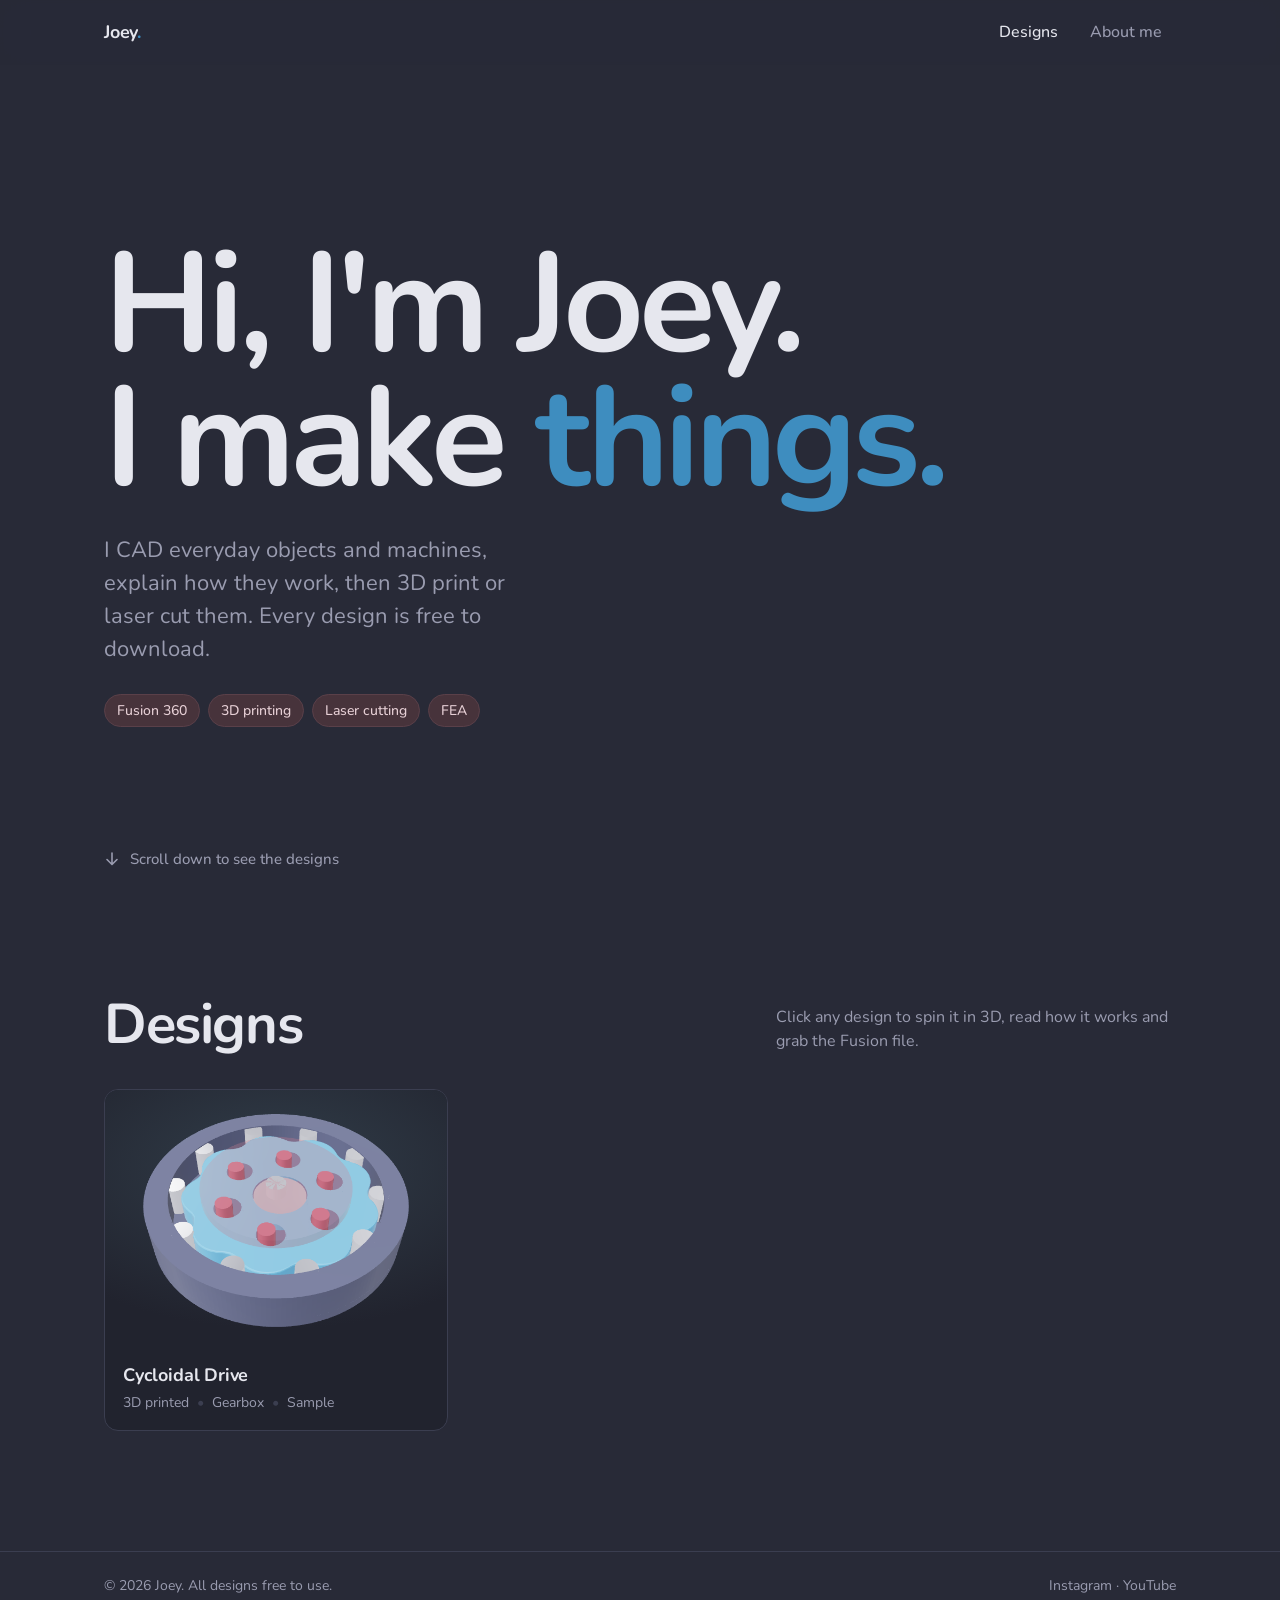
==== index.html @ 091687ba "Maker portfolio site: home, design viewer, about page Static site with a three.js viewer using Fusio" ====
<!doctype html>
<html lang="en">
<head>
  <meta charset="utf-8" />
  <meta name="viewport" content="width=device-width, initial-scale=1" />
  <link rel="preconnect" href="https://fonts.googleapis.com" />
  <link rel="preconnect" href="https://fonts.gstatic.com" crossorigin />
  <link href="https://fonts.googleapis.com/css2?family=Nunito:wght@400;500;600;700&display=swap" rel="stylesheet" />
  <link rel="stylesheet" href="css/style.css" />
  <script type="importmap">
    { "imports": {
      "three": "./vendor/three/three.module.js",
      "three/addons/": "./vendor/three/addons/"
    } }
  </script>
  <title>Joey | I make things</title>
  <meta name="description" content="CAD designs explained and fabricated with 3D printing and laser cutting. Every Fusion file is free to download." />
</head>
<body>
  <header class="nav">
    <div class="wrap">
      <a class="logo" href="index.html">Joey<span>.</span></a>
      <nav class="nav-links" aria-label="Main">
        <a href="index.html#designs" aria-current="page">Designs</a>
        <a href="about.html">About me</a>
      </nav>
    </div>
  </header>
  <main>
    <section class="hero wrap">
      <h1><span data-enter style="--i:0;display:block">Hi, I'm Joey.</span><span data-enter style="--i:1;display:block">I make <span class="accent">things.</span></span></h1>
      <p data-enter style="--i:2">I CAD everyday objects and machines, explain how they work, then 3D print or laser cut them. Every design is free to download.</p>
      <div class="tags" data-enter style="--i:3"><span class="tag">Fusion 360</span><span class="tag">3D printing</span><span class="tag">Laser cutting</span><span class="tag">FEA</span></div>
      <a class="scroll-cue" href="#designs" data-enter style="--i:4">
        <svg width="16" height="16" viewBox="0 0 16 16" fill="none" aria-hidden="true"><path d="M8 2v11M3 8.5 8 13.5l5-5" stroke="currentColor" stroke-width="1.6" stroke-linecap="round" stroke-linejoin="round"/></svg>
        Scroll down to see the designs
      </a>
    </section>

    <section class="section wrap" id="designs">
      <div class="section-head">
        <h2>Designs</h2>
        <p>Click any design to spin it in 3D, read how it works and grab the Fusion file.</p>
      </div>
      <div class="grid" id="grid"></div>
    </section>
  </main>
  <footer>
    <div class="wrap">
      <span>© 2026 Joey. All designs free to use.</span>
      <span><a href="#" data-social="instagram">Instagram</a> · <a href="#" data-social="youtube">YouTube</a></span>
    </div>
  </footer>
  <script type="module" src="js/site.js"></script>
  <script type="module">
    import { DESIGNS } from "./js/designs.js";
    import { renderThumb } from "./js/viewer.js";
    const grid = document.getElementById("grid");
    if (!DESIGNS.length) grid.outerHTML = '<div class="empty">Designs are on the way.</div>';
    for (const d of DESIGNS) {
      const a = document.createElement("a");
      a.className = "card"; a.href = "design.html?id=" + encodeURIComponent(d.id);
      a.innerHTML = '<div class="thumb"></div><div class="body"><h3></h3><div class="meta"></div></div>';
      a.querySelector("h3").textContent = d.title;
      a.querySelector(".meta").innerHTML = (d.tags || []).map((t) => "<span>" + t + "</span>").join('<span class="dot">•</span>');
      grid.append(a);
      const img = new Image(); img.alt = ""; img.loading = "lazy";
      img.src = d.thumb || await renderThumb(d).catch(() => "");
      a.querySelector(".thumb").append(img);
    }
  </script>
</body>
</html>
---- css/style.css ----
/* ---- Colors: taken from Joey's "gym" site ---- */
:root {
  --bg: #282a37;
  --surface: #21232e;
  --surface-raised: #313d49;
  --text: #e6e7ee;
  --muted: #9a9cb0;
  --border: #3b3e50;
  --accent: #3e8dbf;
  --sky: #90d5ff;
  --rose: #8f4656;
  --wine: #47333b;
  --radius: 14px;
  --ease-out: cubic-bezier(0.23, 1, 0.32, 1);
  --gutter: clamp(16px, 5vw, 64px);
  --max: 1200px;
  color-scheme: dark;
  /* Avenir on Apple devices; Nunito (very close, free) everywhere else */
  font-family: 'Avenir Next', Avenir, 'Nunito', system-ui, sans-serif;
  color: var(--text);
  background: var(--bg);
}

* { box-sizing: border-box; }
html { scroll-behavior: smooth; }
body { margin: 0; background: var(--bg); min-height: 100vh; display: flex; flex-direction: column; -webkit-font-smoothing: antialiased; }
main { flex: 1; }
a { color: inherit; }
img { display: block; max-width: 100%; }
button { font: inherit; cursor: pointer; }
::selection { background: var(--wine); color: var(--text); }
:focus-visible { outline: 2px solid var(--sky); outline-offset: 3px; border-radius: 6px; }

.wrap { width: 100%; max-width: var(--max); margin: 0 auto; padding: 0 var(--gutter); }

/* ---- Nav ---- */
.nav {
  position: sticky; top: 0; z-index: 10;
  background: rgba(40, 42, 55, 0.78);
  backdrop-filter: saturate(160%) blur(14px);
  -webkit-backdrop-filter: saturate(160%) blur(14px);
  border-bottom: 1px solid transparent;
  transition: border-color 200ms ease;
}
.nav.scrolled { border-bottom-color: var(--border); }
.nav .wrap { display: flex; align-items: center; justify-content: space-between; height: 64px; }
.logo { font-weight: 700; font-size: 18px; text-decoration: none; letter-spacing: -0.01em; }
.logo span { color: var(--accent); }
.nav-links { display: flex; gap: 4px; }
.nav-links a {
  text-decoration: none; color: var(--muted); font-weight: 500;
  padding: 8px 14px; border-radius: 999px;
  transition: color 160ms ease, background-color 160ms ease;
}
.nav-links a:hover { color: var(--text); background: var(--surface-raised); }
.nav-links a[aria-current="page"] { color: var(--text); }

/* ---- Hero ---- */
.hero { min-height: calc(100svh - 64px); display: flex; flex-direction: column; justify-content: center; position: relative; }
.hero h1 {
  font-size: clamp(56px, 11vw, 164px);
  line-height: 0.95; letter-spacing: -0.035em; font-weight: 700;
  margin: 0;
}
.hero h1 .accent { color: var(--accent); }
.hero p { font-size: clamp(18px, 2vw, 22px); color: var(--muted); max-width: 34ch; margin: 28px 0 0; line-height: 1.5; }
.hero .tags { display: flex; flex-wrap: wrap; gap: 8px; margin-top: 28px; }
.tag { font-size: 14px; font-weight: 500; padding: 6px 12px; border-radius: 999px; border: 1px solid #5a4049; background: var(--wine); color: #e6cfd5; }
.scroll-cue {
  position: absolute; bottom: 32px; left: var(--gutter);
  display: inline-flex; align-items: center; gap: 10px;
  color: var(--muted); text-decoration: none; font-weight: 500; font-size: 15px;
  transition: color 160ms ease;
}
.scroll-cue:hover { color: var(--text); }
.scroll-cue svg { animation: bob 2.4s var(--ease-out) infinite; }
@keyframes bob { 0%, 100% { transform: translateY(0); } 50% { transform: translateY(5px); } }

/* entrance: staggered fade-up, once */
[data-enter] { opacity: 0; transform: translateY(14px); animation: enter 700ms var(--ease-out) forwards; animation-delay: calc(var(--i, 0) * 90ms + 80ms); }
@keyframes enter { to { opacity: 1; transform: none; } }

/* ---- Designs ---- */
.section { padding-top: 96px; padding-bottom: 120px; }
.section-head { display: flex; align-items: end; justify-content: space-between; gap: 24px; margin-bottom: 36px; flex-wrap: wrap; }
.section-head h2 { font-size: clamp(36px, 5vw, 56px); letter-spacing: -0.025em; margin: 0; line-height: 1; }
.section-head p { color: var(--muted); margin: 0; max-width: 40ch; line-height: 1.5; }
.grid { display: grid; grid-template-columns: repeat(auto-fill, minmax(260px, 1fr)); gap: 20px; }
.card {
  display: block; text-decoration: none; background: var(--surface); border: 1px solid var(--border);
  border-radius: var(--radius); overflow: hidden;
  transition: transform 220ms var(--ease-out), border-color 220ms ease, box-shadow 220ms ease;
}
.card .thumb { aspect-ratio: 4 / 3; background: radial-gradient(120% 90% at 50% 30%, #313d49 0%, var(--surface) 70%); overflow: hidden; }
.card .thumb img, .card .thumb canvas { width: 100%; height: 100%; object-fit: cover; transition: transform 400ms var(--ease-out); }
.card .body { padding: 16px 18px 18px; }
.card h3 { margin: 0; font-size: 18px; letter-spacing: -0.01em; }
.card .meta { margin-top: 6px; color: var(--muted); font-size: 14px; display: flex; gap: 8px; flex-wrap: wrap; }
.card .meta .dot { color: var(--border); }
@media (hover: hover) and (pointer: fine) {
  .card:hover { transform: translateY(-2px); border-color: var(--accent); box-shadow: 0 12px 30px rgba(0, 0, 0, 0.28); }
  .card:hover .thumb img, .card:hover .thumb canvas { transform: scale(1.03); }
}
.empty { border: 1px dashed var(--border); border-radius: var(--radius); padding: 48px; text-align: center; color: var(--muted); }

/* ---- Buttons ---- */
.btn {
  display: inline-flex; align-items: center; gap: 10px; text-decoration: none;
  padding: 12px 18px; border-radius: 12px; font-weight: 600; font-size: 15px;
  background: var(--surface-raised); border: 1px solid var(--border); color: var(--text);
  transition: transform 160ms var(--ease-out), background-color 160ms ease, border-color 160ms ease;
}
.btn:hover { background: #3a4857; border-color: #4a5a6b; }
.btn:active { transform: scale(0.97); }
.btn.primary { background: var(--accent); border-color: var(--accent); color: #fff; }
.btn.primary:hover { background: #4a9bd0; border-color: #4a9bd0; }
.btn[aria-disabled="true"] { opacity: 0.45; pointer-events: none; }
.btn svg { width: 18px; height: 18px; flex: none; }

/* ---- Design detail ---- */
.detail { display: grid; grid-template-columns: minmax(0, 1.35fr) minmax(0, 1fr); gap: 32px; padding-top: 32px; padding-bottom: 80px; align-items: start; }
.viewer {
  position: sticky; top: 88px;
  aspect-ratio: 1 / 1; max-height: calc(100vh - 120px); width: 100%;
  background: radial-gradient(110% 90% at 50% 25%, #313d49 0%, var(--surface) 75%);
  border: 1px solid var(--border); border-radius: var(--radius); overflow: hidden;
}
.viewer canvas, .viewer iframe { display: block; width: 100%; height: 100%; border: 0; touch-action: none; }
.viewer .hint {
  position: absolute; left: 12px; bottom: 12px; right: 12px; display: flex; flex-wrap: wrap; gap: 6px;
  pointer-events: none;
}
.viewer .hint span { font-size: 12px; color: var(--muted); background: rgba(29, 31, 41, 0.8); border: 1px solid var(--border); border-radius: 8px; padding: 4px 8px; }
.viewer .hint kbd { font-family: inherit; color: var(--text); font-weight: 600; }
.viewer .tools { position: absolute; top: 12px; right: 12px; display: flex; gap: 6px; }
.icon-btn {
  width: 36px; height: 36px; display: grid; place-items: center; border-radius: 10px;
  background: rgba(29, 31, 41, 0.8); border: 1px solid var(--border); color: var(--muted);
  transition: color 160ms ease, transform 160ms var(--ease-out);
}
.icon-btn:hover { color: var(--text); }
.icon-btn:active { transform: scale(0.94); }
.icon-btn svg { width: 18px; height: 18px; }

.info .crumb { color: var(--muted); text-decoration: none; font-size: 14px; font-weight: 500; display: inline-flex; gap: 6px; align-items: center; }
.info .crumb:hover { color: var(--text); }
.info h1 { font-size: clamp(34px, 4vw, 52px); letter-spacing: -0.025em; line-height: 1.02; margin: 18px 0 12px; }
.info .lede { font-size: 19px; color: var(--muted); line-height: 1.5; margin: 0 0 20px; }
.info .prose { line-height: 1.7; font-size: 16.5px; }
.info .prose h2 { font-size: 15px; text-transform: uppercase; letter-spacing: 0.08em; color: var(--sky); margin: 32px 0 8px; }
.info .prose p { margin: 0 0 14px; }
.info .prose ul { padding-left: 20px; margin: 0 0 14px; }
.info .prose li { margin-bottom: 6px; }
.specs { display: grid; grid-template-columns: repeat(2, 1fr); gap: 1px; background: var(--border); border: 1px solid var(--border); border-radius: 12px; overflow: hidden; margin: 24px 0; }
.specs div { background: var(--surface); padding: 12px 14px; }
.specs dt { font-size: 12px; color: var(--muted); text-transform: uppercase; letter-spacing: 0.06em; }
.specs dd { margin: 4px 0 0; font-weight: 600; }
.actions { display: flex; flex-wrap: wrap; gap: 10px; margin: 8px 0 0; }
.watch { margin-top: 36px; padding-top: 24px; border-top: 1px solid var(--border); }
.watch h2 { font-size: 15px; text-transform: uppercase; letter-spacing: 0.08em; color: var(--muted); margin: 0 0 12px; }
.note { font-size: 13px; color: var(--muted); margin-top: 10px; }

/* ---- About ---- */
.about { display: grid; grid-template-columns: minmax(0, 0.9fr) minmax(0, 1.1fr); gap: 40px; padding-top: 0; padding-bottom: 120px; align-items: stretch; }
.about h1 { font-size: clamp(48px, 8vw, 104px); letter-spacing: -0.035em; line-height: 0.95; margin: 56px 0 0; grid-column: 1 / -1; }
.photo-slot {
  aspect-ratio: 4 / 5; border-radius: var(--radius); border: 1px dashed #4a4e66;
  background: repeating-linear-gradient(135deg, var(--surface) 0 14px, #262836 14px 28px);
  display: grid; place-items: center; color: var(--muted); font-weight: 500; overflow: hidden;
}
.photo-slot img { width: 100%; height: 100%; object-fit: cover; }
.textbox {
  background: var(--surface); border: 1px solid var(--border); border-radius: var(--radius);
  padding: clamp(24px, 4vw, 48px); display: flex; flex-direction: column; justify-content: center;
}
.textbox p.intro { font-size: clamp(20px, 2.2vw, 26px); line-height: 1.45; margin: 0 0 28px; letter-spacing: -0.01em; }
.textbox ul { list-style: none; padding: 0; margin: 0; display: grid; gap: 14px; }
.textbox li { display: grid; grid-template-columns: 24px 1fr; gap: 10px; font-size: clamp(17px, 1.6vw, 20px); line-height: 1.45; }
.textbox li::before { content: ""; width: 10px; height: 10px; border-radius: 3px; background: var(--accent); margin-top: 0.55em; }
.textbox li:nth-child(2)::before { background: var(--sky); }
.textbox li:nth-child(3)::before { background: var(--rose); }
.socials { display: flex; flex-wrap: wrap; gap: 10px; margin-top: 32px; }

/* ---- Footer ---- */
footer { border-top: 1px solid var(--border); color: var(--muted); font-size: 14px; }
footer .wrap { display: flex; justify-content: space-between; gap: 16px; padding-top: 24px; padding-bottom: 24px; flex-wrap: wrap; }
footer a { text-decoration: none; }
footer a:hover { color: var(--text); }

@media (max-width: 860px) {
  .detail, .about { grid-template-columns: 1fr; }
  .viewer { position: relative; top: 0; aspect-ratio: 1 / 1; }
  .photo-slot { max-width: 420px; }
}
@media (prefers-reduced-motion: reduce) {
  *, *::before, *::after { animation-duration: 1ms !important; animation-delay: 0ms !important; transition-duration: 1ms !important; scroll-behavior: auto !important; }
}
.viewer .hint .touch { display: none; }
@media (pointer: coarse) {
  .viewer .hint span { display: none; }
  .viewer .hint .touch { display: inline-block; }
}
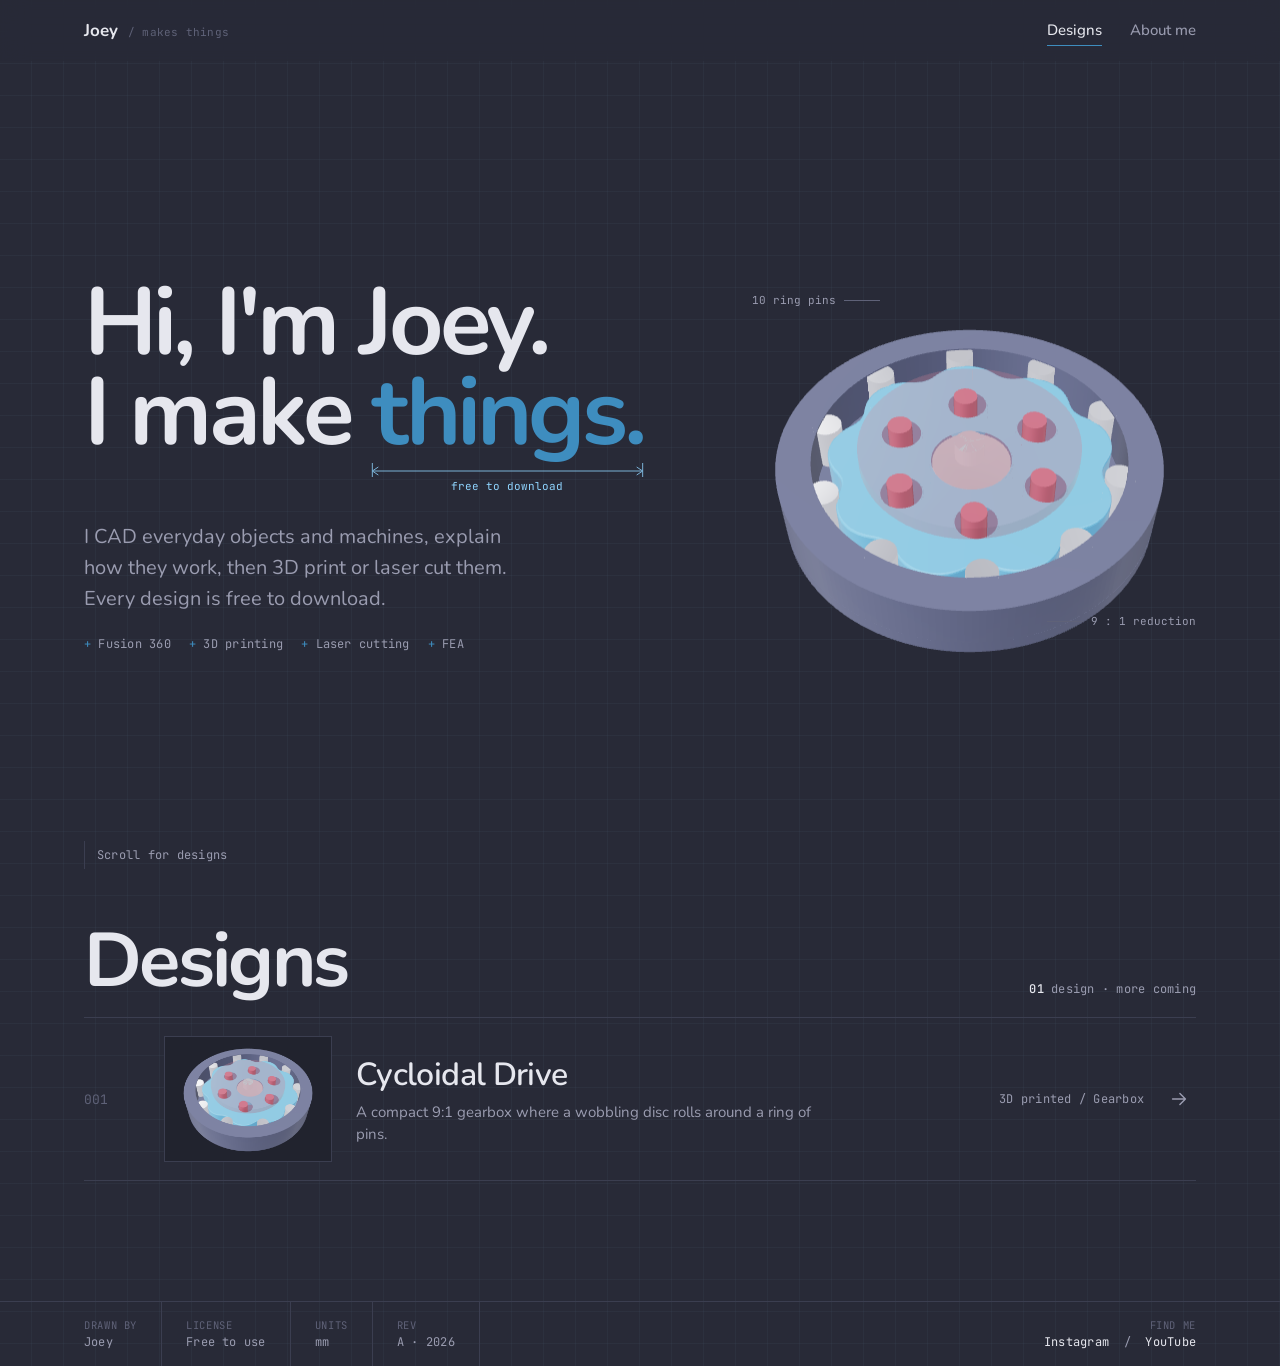
==== commit a816493d: "Redesign with engineering-drawing style and motion Live cycloidal drive in the hero, dimension-line " ====
--- a/index.html
+++ b/index.html
@@ -3,9 +3,10 @@
 <head>
   <meta charset="utf-8" />
   <meta name="viewport" content="width=device-width, initial-scale=1" />
+  <script>document.documentElement.classList.add("js")</script>
   <link rel="preconnect" href="https://fonts.googleapis.com" />
   <link rel="preconnect" href="https://fonts.gstatic.com" crossorigin />
-  <link href="https://fonts.googleapis.com/css2?family=Nunito:wght@400;500;600;700&display=swap" rel="stylesheet" />
+  <link href="https://fonts.googleapis.com/css2?family=Nunito:wght@400;500;600;700&family=JetBrains+Mono:wght@400;500&display=swap" rel="stylesheet" />
   <link rel="stylesheet" href="css/style.css" />
   <script type="importmap">
     { "imports": {
@@ -19,7 +20,7 @@
 <body>
   <header class="nav">
     <div class="wrap">
-      <a class="logo" href="index.html">Joey<span>.</span></a>
+      <a class="logo" href="index.html">Joey<span class="mono">/ makes things</span></a>
       <nav class="nav-links" aria-label="Main">
         <a href="index.html#designs" aria-current="page">Designs</a>
         <a href="about.html">About me</a>
@@ -28,46 +29,88 @@
   </header>
   <main>
     <section class="hero wrap">
-      <h1><span data-enter style="--i:0;display:block">Hi, I'm Joey.</span><span data-enter style="--i:1;display:block">I make <span class="accent">things.</span></span></h1>
-      <p data-enter style="--i:2">I CAD everyday objects and machines, explain how they work, then 3D print or laser cut them. Every design is free to download.</p>
-      <div class="tags" data-enter style="--i:3"><span class="tag">Fusion 360</span><span class="tag">3D printing</span><span class="tag">Laser cutting</span><span class="tag">FEA</span></div>
-      <a class="scroll-cue" href="#designs" data-enter style="--i:4">
-        <svg width="16" height="16" viewBox="0 0 16 16" fill="none" aria-hidden="true"><path d="M8 2v11M3 8.5 8 13.5l5-5" stroke="currentColor" stroke-width="1.6" stroke-linecap="round" stroke-linejoin="round"/></svg>
-        Scroll down to see the designs
-      </a>
+      <div class="hero-text">
+        <h1>
+          <span class="line-mask"><span style="--i:0">Hi, I'm Joey.</span></span>
+          <span class="line-mask"><span style="--i:1">I make <span class="accent" id="things">things.</span></span></span>
+        </h1>
+        <svg class="dim draw" id="dim" aria-hidden="true"></svg>
+        <p class="lede" data-enter style="--i:2">I CAD everyday objects and machines, explain how they work, then 3D print or laser cut them. Every design is free to download.</p>
+        <div class="stack mono" data-enter style="--i:3"><span>Fusion 360</span><span>3D printing</span><span>Laser cutting</span><span>FEA</span></div>
+      </div>
+      <div class="hero-model" id="hero-model">
+        <span class="callout c1" data-enter style="--i:6">10 ring pins</span>
+        <span class="callout c2" data-enter style="--i:7">9 : 1 reduction</span>
+      </div>
+      <a class="scroll-cue" href="#designs" data-enter style="--i:5"><span class="bar"></span><span class="mono">Scroll for designs</span></a>
     </section>
 
     <section class="section wrap" id="designs">
-      <div class="section-head">
+      <div class="section-head" data-reveal>
         <h2>Designs</h2>
-        <p>Click any design to spin it in 3D, read how it works and grab the Fusion file.</p>
+        <span class="mono" id="count"></span>
       </div>
-      <div class="grid" id="grid"></div>
+      <ol class="index" id="index"></ol>
     </section>
   </main>
   <footer>
-    <div class="wrap">
-      <span>© 2026 Joey. All designs free to use.</span>
-      <span><a href="#" data-social="instagram">Instagram</a> · <a href="#" data-social="youtube">YouTube</a></span>
+    <div class="wrap mono">
+      <div class="cell"><span>Drawn by</span>Joey</div>
+      <div class="cell"><span>License</span>Free to use</div>
+      <div class="cell"><span>Units</span>mm</div>
+      <div class="cell"><span>Rev</span>A &middot; 2026</div>
+      <div class="cell"><span>Find me</span><a href="#" data-social="instagram">Instagram</a> &nbsp;/&nbsp; <a href="#" data-social="youtube">YouTube</a></div>
     </div>
   </footer>
   <script type="module" src="js/site.js"></script>
   <script type="module">
     import { DESIGNS } from "./js/designs.js";
-    import { renderThumb } from "./js/viewer.js";
-    const grid = document.getElementById("grid");
-    if (!DESIGNS.length) grid.outerHTML = '<div class="empty">Designs are on the way.</div>';
-    for (const d of DESIGNS) {
-      const a = document.createElement("a");
-      a.className = "card"; a.href = "design.html?id=" + encodeURIComponent(d.id);
-      a.innerHTML = '<div class="thumb"></div><div class="body"><h3></h3><div class="meta"></div></div>';
-      a.querySelector("h3").textContent = d.title;
-      a.querySelector(".meta").innerHTML = (d.tags || []).map((t) => "<span>" + t + "</span>").join('<span class="dot">•</span>');
-      grid.append(a);
-      const img = new Image(); img.alt = ""; img.loading = "lazy";
-      img.src = d.thumb || await renderThumb(d).catch(() => "");
-      a.querySelector(".thumb").append(img);
-    }
+    import { renderThumb, mountHero } from "./js/viewer.js";
+    import { reveal } from "./js/site.js";
+
+    // dimension line under "things."
+    const dim = document.getElementById("dim"), word = document.getElementById("things");
+    const drawDim = () => {
+      const w = word.getBoundingClientRect().width, x = word.getBoundingClientRect().left - dim.parentElement.getBoundingClientRect().left;
+      dim.setAttribute("viewBox", `0 0 ${dim.clientWidth} 30`);
+      dim.innerHTML = `<g stroke="#90d5ff" stroke-width="1" fill="none" opacity=".8">
+        <path d="M${x} 0 V14"/><path d="M${x + w} 0 V14"/>
+        <path d="M${x} 8 H${x + w}"/><path d="M${x + 6} 4 L${x} 8 L${x + 6} 12"/><path d="M${x + w - 6} 4 L${x + w} 8 L${x + w - 6} 12"/></g>
+        <text x="${x + w / 2}" y="27" text-anchor="middle">free to download</text>`;
+      dim.querySelectorAll("path").forEach((p, i) => { p.style.setProperty("--len", Math.ceil(p.getTotalLength()) + 1); p.style.setProperty("--d", 1000 + i * 90 + "ms"); });
+      requestAnimationFrame(() => dim.classList.add("labelled"));
+    };
+    document.fonts.ready.then(drawDim);
+    let t; addEventListener("resize", () => { clearTimeout(t); t = setTimeout(() => { dim.classList.remove("draw"); drawDim(); }, 150); });
+
+    // hero model: the first design that has a model, else the sample
+    const heroDesign = DESIGNS.find((d) => d.hero) || DESIGNS[0];
+    if (heroDesign) setTimeout(() => mountHero(document.getElementById("hero-model"), heroDesign), 250);
+    else document.getElementById("hero-model").remove();
+
+    // design list
+    const list = document.getElementById("index");
+    document.getElementById("count").innerHTML = "<b>" + String(DESIGNS.length).padStart(2, "0") + "</b> " + (DESIGNS.length === 1 ? "design" : "designs") + " &middot; more coming";
+    if (!DESIGNS.length) list.outerHTML = '<p class="mono empty-note">Nothing here yet. First design is on the bench.</p>';
+    DESIGNS.forEach((d, i) => {
+      const li = document.createElement("li");
+      li.className = "row"; li.dataset.reveal = ""; li.style.setProperty("--i", i % 4);
+      li.innerHTML = `<a href="design.html?id=${encodeURIComponent(d.id)}">
+          <span class="num">${String(i + 1).padStart(3, "0")}</span>
+          <span class="thumb"></span>
+          <span><h3></h3><p></p></span>
+          <span class="kind mono"></span>
+          <svg class="arrow" width="22" height="22" viewBox="0 0 24 24" fill="none" stroke="currentColor" stroke-width="1.6" stroke-linecap="round" stroke-linejoin="round"><path d="M5 12h14M13 6l6 6-6 6"/></svg>
+        </a>`;
+      li.querySelector("h3").textContent = d.title;
+      li.querySelector("p").textContent = d.summary;
+      li.querySelector(".kind").textContent = (d.tags || []).filter((t) => t !== "Sample").join(" / ");
+      list.append(li);
+      const img = new Image(); img.alt = ""; img.style.viewTransitionName = "design-" + d.id;
+      li.querySelector(".thumb").append(img);
+      (d.thumb ? Promise.resolve(d.thumb) : renderThumb(d)).then((src) => (img.src = src)).catch(() => {});
+    });
+    reveal(list);
   </script>
 </body>
 </html>
--- a/css/style.css
+++ b/css/style.css
@@ -1,115 +1,130 @@
-/* ---- Colors: taken from Joey's "gym" site ---- */
+/* ---- Colors: gym site + macOS browser project ---- */
 :root {
   --bg: #282a37;
   --surface: #21232e;
   --surface-raised: #313d49;
   --text: #e6e7ee;
   --muted: #9a9cb0;
-  --border: #3b3e50;
+  --faint: #5f6278;
+  --line: #3b3e50;
   --accent: #3e8dbf;
   --sky: #90d5ff;
   --rose: #8f4656;
   --wine: #47333b;
-  --radius: 14px;
   --ease-out: cubic-bezier(0.23, 1, 0.32, 1);
+  --ease-in-out: cubic-bezier(0.77, 0, 0.175, 1);
   --gutter: clamp(16px, 5vw, 64px);
-  --max: 1200px;
+  --max: 1240px;
+  --sans: 'Avenir Next', Avenir, 'Nunito', system-ui, sans-serif;
+  --mono: 'JetBrains Mono', ui-monospace, 'SF Mono', Menlo, monospace;
   color-scheme: dark;
-  /* Avenir on Apple devices; Nunito (very close, free) everywhere else */
-  font-family: 'Avenir Next', Avenir, 'Nunito', system-ui, sans-serif;
+  font-family: var(--sans);
   color: var(--text);
   background: var(--bg);
 }
 
+@view-transition { navigation: auto; }
+::view-transition-old(root), ::view-transition-new(root) { animation-duration: 260ms; animation-timing-function: var(--ease-out); }
+::view-transition-group(*) { animation-duration: 520ms; animation-timing-function: var(--ease-out); }
+
 * { box-sizing: border-box; }
 html { scroll-behavior: smooth; }
-body { margin: 0; background: var(--bg); min-height: 100vh; display: flex; flex-direction: column; -webkit-font-smoothing: antialiased; }
+body {
+  margin: 0; min-height: 100vh; display: flex; flex-direction: column;
+  -webkit-font-smoothing: antialiased;
+  background-color: var(--bg);
+  /* faint CAD sketch grid */
+  background-image:
+    linear-gradient(rgba(144, 213, 255, 0.035) 1px, transparent 1px),
+    linear-gradient(90deg, rgba(144, 213, 255, 0.035) 1px, transparent 1px);
+  background-size: 32px 32px;
+  background-position: -1px -1px;
+}
 main { flex: 1; }
 a { color: inherit; }
 img { display: block; max-width: 100%; }
 button { font: inherit; cursor: pointer; }
 ::selection { background: var(--wine); color: var(--text); }
-:focus-visible { outline: 2px solid var(--sky); outline-offset: 3px; border-radius: 6px; }
-
-.wrap { width: 100%; max-width: var(--max); margin: 0 auto; padding: 0 var(--gutter); }
+:focus-visible { outline: 2px solid var(--sky); outline-offset: 3px; }
+
+.wrap { width: 100%; max-width: var(--max); margin: 0 auto; padding-left: var(--gutter); padding-right: var(--gutter); }
+.mono { font-family: var(--mono); font-size: 12px; letter-spacing: 0.02em; color: var(--muted); }
+.mono b { color: var(--text); font-weight: 500; }
 
 /* ---- Nav ---- */
-.nav {
-  position: sticky; top: 0; z-index: 10;
-  background: rgba(40, 42, 55, 0.78);
-  backdrop-filter: saturate(160%) blur(14px);
-  -webkit-backdrop-filter: saturate(160%) blur(14px);
-  border-bottom: 1px solid transparent;
-  transition: border-color 200ms ease;
-}
-.nav.scrolled { border-bottom-color: var(--border); }
-.nav .wrap { display: flex; align-items: center; justify-content: space-between; height: 64px; }
-.logo { font-weight: 700; font-size: 18px; text-decoration: none; letter-spacing: -0.01em; }
-.logo span { color: var(--accent); }
-.nav-links { display: flex; gap: 4px; }
-.nav-links a {
-  text-decoration: none; color: var(--muted); font-weight: 500;
-  padding: 8px 14px; border-radius: 999px;
-  transition: color 160ms ease, background-color 160ms ease;
-}
-.nav-links a:hover { color: var(--text); background: var(--surface-raised); }
+.nav { position: sticky; top: 0; z-index: 20; background: rgba(40, 42, 55, 0.82); backdrop-filter: blur(12px); -webkit-backdrop-filter: blur(12px); border-bottom: 1px solid transparent; transition: border-color 200ms ease; }
+.nav.scrolled { border-bottom-color: var(--line); }
+.nav .wrap { display: flex; align-items: center; justify-content: space-between; height: 60px; }
+.logo { font-weight: 700; font-size: 17px; text-decoration: none; display: inline-flex; align-items: baseline; gap: 10px; }
+.logo .mono { font-size: 11px; color: var(--faint); font-weight: 400; }
+.nav-links { display: flex; gap: 28px; }
+.nav-links a { position: relative; text-decoration: none; color: var(--muted); font-weight: 500; font-size: 15px; padding: 6px 0; transition: color 160ms ease; }
+.nav-links a::after { content: ""; position: absolute; left: 0; right: 0; bottom: 0; height: 1.5px; background: var(--accent); transform: scaleX(0); transform-origin: right; transition: transform 280ms var(--ease-out); }
+.nav-links a:hover { color: var(--text); }
+.nav-links a:hover::after, .nav-links a[aria-current="page"]::after { transform: scaleX(1); transform-origin: left; }
 .nav-links a[aria-current="page"] { color: var(--text); }
 
+/* ---- Motion helpers ---- */
+.line-mask { display: block; overflow: hidden; padding-bottom: 0.08em; margin-bottom: -0.08em; }
+.line-mask > span { display: inline-block; transform: translateY(105%); animation: rise 900ms var(--ease-out) forwards; animation-delay: calc(var(--i, 0) * 110ms + 100ms); }
+@keyframes rise { to { transform: none; } }
+[data-enter] { opacity: 0; transform: translateY(10px); animation: enter 700ms var(--ease-out) forwards; animation-delay: calc(var(--i, 0) * 90ms + 300ms); }
+@keyframes enter { to { opacity: 1; transform: none; } }
+.js [data-reveal] { opacity: 0; transform: translateY(18px); transition: opacity 700ms var(--ease-out), transform 700ms var(--ease-out); transition-delay: calc(var(--i, 0) * 70ms); }
+.js [data-reveal].in { opacity: 1; transform: none; }
+.draw path, .draw line { stroke-dasharray: var(--len, 600); stroke-dashoffset: var(--len, 600); animation: draw 1100ms var(--ease-in-out) forwards; animation-delay: var(--d, 900ms); }
+@keyframes draw { to { stroke-dashoffset: 0; } }
+
 /* ---- Hero ---- */
-.hero { min-height: calc(100svh - 64px); display: flex; flex-direction: column; justify-content: center; position: relative; }
-.hero h1 {
-  font-size: clamp(56px, 11vw, 164px);
-  line-height: 0.95; letter-spacing: -0.035em; font-weight: 700;
-  margin: 0;
-}
-.hero h1 .accent { color: var(--accent); }
-.hero p { font-size: clamp(18px, 2vw, 22px); color: var(--muted); max-width: 34ch; margin: 28px 0 0; line-height: 1.5; }
-.hero .tags { display: flex; flex-wrap: wrap; gap: 8px; margin-top: 28px; }
-.tag { font-size: 14px; font-weight: 500; padding: 6px 12px; border-radius: 999px; border: 1px solid #5a4049; background: var(--wine); color: #e6cfd5; }
-.scroll-cue {
-  position: absolute; bottom: 32px; left: var(--gutter);
-  display: inline-flex; align-items: center; gap: 10px;
-  color: var(--muted); text-decoration: none; font-weight: 500; font-size: 15px;
-  transition: color 160ms ease;
-}
-.scroll-cue:hover { color: var(--text); }
-.scroll-cue svg { animation: bob 2.4s var(--ease-out) infinite; }
-@keyframes bob { 0%, 100% { transform: translateY(0); } 50% { transform: translateY(5px); } }
-
-/* entrance: staggered fade-up, once */
-[data-enter] { opacity: 0; transform: translateY(14px); animation: enter 700ms var(--ease-out) forwards; animation-delay: calc(var(--i, 0) * 90ms + 80ms); }
-@keyframes enter { to { opacity: 1; transform: none; } }
-
-/* ---- Designs ---- */
-.section { padding-top: 96px; padding-bottom: 120px; }
-.section-head { display: flex; align-items: end; justify-content: space-between; gap: 24px; margin-bottom: 36px; flex-wrap: wrap; }
-.section-head h2 { font-size: clamp(36px, 5vw, 56px); letter-spacing: -0.025em; margin: 0; line-height: 1; }
-.section-head p { color: var(--muted); margin: 0; max-width: 40ch; line-height: 1.5; }
-.grid { display: grid; grid-template-columns: repeat(auto-fill, minmax(260px, 1fr)); gap: 20px; }
-.card {
-  display: block; text-decoration: none; background: var(--surface); border: 1px solid var(--border);
-  border-radius: var(--radius); overflow: hidden;
-  transition: transform 220ms var(--ease-out), border-color 220ms ease, box-shadow 220ms ease;
-}
-.card .thumb { aspect-ratio: 4 / 3; background: radial-gradient(120% 90% at 50% 30%, #313d49 0%, var(--surface) 70%); overflow: hidden; }
-.card .thumb img, .card .thumb canvas { width: 100%; height: 100%; object-fit: cover; transition: transform 400ms var(--ease-out); }
-.card .body { padding: 16px 18px 18px; }
-.card h3 { margin: 0; font-size: 18px; letter-spacing: -0.01em; }
-.card .meta { margin-top: 6px; color: var(--muted); font-size: 14px; display: flex; gap: 8px; flex-wrap: wrap; }
-.card .meta .dot { color: var(--border); }
+.hero { position: relative; min-height: calc(100svh - 60px); display: grid; grid-template-columns: minmax(0, 1.4fr) minmax(0, 1fr); align-items: center; gap: 24px; padding-top: 40px; padding-bottom: 72px; }
+.hero h1 { white-space: nowrap; font-size: clamp(44px, 7.4vw, 112px); line-height: 0.94; letter-spacing: -0.04em; font-weight: 700; margin: 0; }
+.hero h1 .accent { color: var(--accent); position: relative; }
+.dim { display: block; width: 100%; height: 30px; margin-top: 6px; overflow: visible; }
+.dim text { font-family: var(--mono); font-size: 11px; fill: var(--sky); opacity: 0; transition: opacity 500ms var(--ease-out) 1.4s; }
+.dim.labelled text { opacity: 1; }
+.hero .lede { font-size: clamp(17px, 1.6vw, 20px); color: var(--muted); max-width: 36ch; margin: 28px 0 0; line-height: 1.55; }
+.hero .stack { margin-top: 22px; display: flex; flex-wrap: wrap; gap: 6px 18px; }
+.hero .stack span::before { content: "+ "; color: var(--accent); }
+.hero-model { position: relative; aspect-ratio: 1; width: 100%; max-width: 560px; justify-self: end; }
+.hero-model canvas { width: 100%; height: 100%; display: block; opacity: 0; transition: opacity 1200ms var(--ease-out); }
+.hero-model.ready canvas { opacity: 1; }
+.hero-model .callout { position: absolute; font-family: var(--mono); font-size: 11px; color: var(--muted); white-space: nowrap; }
+.hero-model .callout::before { content: ""; position: absolute; top: 50%; width: 36px; height: 1px; background: var(--faint); }
+.hero-model .c1 { top: 12%; left: 2%; } .hero-model .c1::before { left: 100%; margin-left: 8px; }
+.hero-model .c2 { bottom: 14%; right: 0; } .hero-model .c2::before { right: 100%; margin-right: 8px; }
+.scroll-cue { position: absolute; bottom: 32px; left: var(--gutter); display: inline-flex; gap: 12px; align-items: center; text-decoration: none; transition: color 160ms ease; }
+.scroll-cue .bar { width: 1px; height: 28px; background: var(--line); position: relative; overflow: hidden; }
+.scroll-cue .bar::after { content: ""; position: absolute; left: 0; top: -40%; width: 1px; height: 40%; background: var(--sky); animation: drip 2.2s var(--ease-in-out) infinite; }
+@keyframes drip { to { top: 100%; } }
+.scroll-cue:hover .mono { color: var(--text); }
+
+/* ---- Designs index ---- */
+.section { padding-top: 24px; padding-bottom: 120px; }
+.section-head { display: grid; grid-template-columns: 1fr auto; align-items: end; gap: 16px; padding-bottom: 20px; border-bottom: 1px solid var(--line); }
+.section-head h2 { font-size: clamp(40px, 6vw, 76px); letter-spacing: -0.035em; margin: 0; line-height: 0.95; }
+.section-head .mono { text-align: right; }
+.index { list-style: none; margin: 0; padding: 0; }
+.row { border-bottom: 1px solid var(--line); }
+.row a { display: grid; grid-template-columns: 56px 168px minmax(0, 1fr) auto 28px; align-items: center; gap: 24px; padding: 18px 0; text-decoration: none; position: relative; }
+.row a::before { content: ""; position: absolute; inset: 0 calc(var(--gutter) * -0.5); background: var(--surface); opacity: 0; transition: opacity 240ms ease; z-index: -1; }
+.row .num { font-family: var(--mono); font-size: 13px; color: var(--faint); transition: color 200ms ease; }
+.row .thumb { aspect-ratio: 4 / 3; background: var(--surface); overflow: hidden; border: 1px solid var(--line); }
+.row .thumb img { width: 100%; height: 100%; object-fit: cover; transition: transform 600ms var(--ease-out); }
+.row h3 { margin: 0; font-size: clamp(22px, 2.6vw, 32px); letter-spacing: -0.02em; font-weight: 600; }
+.row p { margin: 6px 0 0; color: var(--muted); font-size: 15px; line-height: 1.45; max-width: 52ch; }
+.row .kind { text-align: right; }
+.row .arrow { color: var(--muted); transition: transform 300ms var(--ease-out), color 200ms ease; }
 @media (hover: hover) and (pointer: fine) {
-  .card:hover { transform: translateY(-2px); border-color: var(--accent); box-shadow: 0 12px 30px rgba(0, 0, 0, 0.28); }
-  .card:hover .thumb img, .card:hover .thumb canvas { transform: scale(1.03); }
-}
-.empty { border: 1px dashed var(--border); border-radius: var(--radius); padding: 48px; text-align: center; color: var(--muted); }
+  .row a:hover::before { opacity: 1; }
+  .row a:hover .num { color: var(--accent); }
+  .row a:hover .thumb img { transform: scale(1.06); }
+  .row a:hover .arrow { transform: translateX(6px); color: var(--text); }
+}
+.row a:active .thumb img { transform: scale(1.02); }
+.empty-note { padding: 28px 0; }
 
 /* ---- Buttons ---- */
-.btn {
-  display: inline-flex; align-items: center; gap: 10px; text-decoration: none;
-  padding: 12px 18px; border-radius: 12px; font-weight: 600; font-size: 15px;
-  background: var(--surface-raised); border: 1px solid var(--border); color: var(--text);
-  transition: transform 160ms var(--ease-out), background-color 160ms ease, border-color 160ms ease;
-}
+.btn { display: inline-flex; align-items: center; gap: 10px; text-decoration: none; padding: 11px 16px; border-radius: 8px; font-weight: 600; font-size: 15px; background: var(--surface-raised); border: 1px solid #3f4d5c; color: var(--text); transition: transform 160ms var(--ease-out), background-color 160ms ease, border-color 160ms ease; }
 .btn:hover { background: #3a4857; border-color: #4a5a6b; }
 .btn:active { transform: scale(0.97); }
 .btn.primary { background: var(--accent); border-color: var(--accent); color: #fff; }
@@ -117,86 +132,91 @@
 .btn[aria-disabled="true"] { opacity: 0.45; pointer-events: none; }
 .btn svg { width: 18px; height: 18px; flex: none; }
 
+/* ---- Corner crop marks (viewer + photo) ---- */
+.marks { position: relative; }
+.marks::before, .marks::after { content: ""; position: absolute; width: 14px; height: 14px; border: 1.5px solid var(--sky); opacity: 0.7; pointer-events: none; z-index: 2; }
+.marks::before { top: -7px; left: -7px; border-right: 0; border-bottom: 0; }
+.marks::after { bottom: -7px; right: -7px; border-left: 0; border-top: 0; }
+
 /* ---- Design detail ---- */
-.detail { display: grid; grid-template-columns: minmax(0, 1.35fr) minmax(0, 1fr); gap: 32px; padding-top: 32px; padding-bottom: 80px; align-items: start; }
-.viewer {
-  position: sticky; top: 88px;
-  aspect-ratio: 1 / 1; max-height: calc(100vh - 120px); width: 100%;
-  background: radial-gradient(110% 90% at 50% 25%, #313d49 0%, var(--surface) 75%);
-  border: 1px solid var(--border); border-radius: var(--radius); overflow: hidden;
-}
+.detail { display: grid; grid-template-columns: minmax(0, 1.35fr) minmax(0, 1fr); gap: 48px; padding-top: 36px; padding-bottom: 96px; align-items: start; }
+.viewer-wrap { position: sticky; top: 84px; }
+.viewer { aspect-ratio: 1 / 1; max-height: calc(100vh - 140px); width: 100%; background: var(--surface); border: 1px solid var(--line); overflow: hidden; position: relative; }
 .viewer canvas, .viewer iframe { display: block; width: 100%; height: 100%; border: 0; touch-action: none; }
-.viewer .hint {
-  position: absolute; left: 12px; bottom: 12px; right: 12px; display: flex; flex-wrap: wrap; gap: 6px;
-  pointer-events: none;
-}
-.viewer .hint span { font-size: 12px; color: var(--muted); background: rgba(29, 31, 41, 0.8); border: 1px solid var(--border); border-radius: 8px; padding: 4px 8px; }
-.viewer .hint kbd { font-family: inherit; color: var(--text); font-weight: 600; }
-.viewer .tools { position: absolute; top: 12px; right: 12px; display: flex; gap: 6px; }
-.icon-btn {
-  width: 36px; height: 36px; display: grid; place-items: center; border-radius: 10px;
-  background: rgba(29, 31, 41, 0.8); border: 1px solid var(--border); color: var(--muted);
-  transition: color 160ms ease, transform 160ms var(--ease-out);
-}
+.viewer-bar { display: flex; justify-content: space-between; gap: 12px; margin-top: 12px; flex-wrap: wrap; }
+.viewer-bar .keys { display: flex; flex-wrap: wrap; gap: 4px 14px; }
+.viewer-bar kbd { font-family: var(--mono); color: var(--text); }
+.viewer-bar .touch { display: none; }
+@media (pointer: coarse) { .viewer-bar .keys > span { display: none; } .viewer-bar .keys > .touch { display: inline; } }
+.viewer .tools { position: absolute; top: 12px; right: 12px; display: flex; gap: 6px; z-index: 3; }
+.icon-btn { width: 36px; height: 36px; display: grid; place-items: center; border-radius: 8px; background: rgba(29, 31, 41, 0.85); border: 1px solid var(--line); color: var(--muted); transition: color 160ms ease, transform 160ms var(--ease-out); }
 .icon-btn:hover { color: var(--text); }
 .icon-btn:active { transform: scale(0.94); }
 .icon-btn svg { width: 18px; height: 18px; }
 
-.info .crumb { color: var(--muted); text-decoration: none; font-size: 14px; font-weight: 500; display: inline-flex; gap: 6px; align-items: center; }
+.info .crumb { text-decoration: none; display: inline-flex; gap: 8px; align-items: center; transition: color 160ms ease; }
 .info .crumb:hover { color: var(--text); }
-.info h1 { font-size: clamp(34px, 4vw, 52px); letter-spacing: -0.025em; line-height: 1.02; margin: 18px 0 12px; }
-.info .lede { font-size: 19px; color: var(--muted); line-height: 1.5; margin: 0 0 20px; }
-.info .prose { line-height: 1.7; font-size: 16.5px; }
-.info .prose h2 { font-size: 15px; text-transform: uppercase; letter-spacing: 0.08em; color: var(--sky); margin: 32px 0 8px; }
-.info .prose p { margin: 0 0 14px; }
-.info .prose ul { padding-left: 20px; margin: 0 0 14px; }
-.info .prose li { margin-bottom: 6px; }
-.specs { display: grid; grid-template-columns: repeat(2, 1fr); gap: 1px; background: var(--border); border: 1px solid var(--border); border-radius: 12px; overflow: hidden; margin: 24px 0; }
-.specs div { background: var(--surface); padding: 12px 14px; }
-.specs dt { font-size: 12px; color: var(--muted); text-transform: uppercase; letter-spacing: 0.06em; }
-.specs dd { margin: 4px 0 0; font-weight: 600; }
-.actions { display: flex; flex-wrap: wrap; gap: 10px; margin: 8px 0 0; }
-.watch { margin-top: 36px; padding-top: 24px; border-top: 1px solid var(--border); }
-.watch h2 { font-size: 15px; text-transform: uppercase; letter-spacing: 0.08em; color: var(--muted); margin: 0 0 12px; }
-.note { font-size: 13px; color: var(--muted); margin-top: 10px; }
+.info .crumb span { transition: transform 240ms var(--ease-out); }
+.info .crumb:hover span { transform: translateX(-4px); }
+.info h1 { font-size: clamp(38px, 4.4vw, 60px); letter-spacing: -0.035em; line-height: 1; margin: 22px 0 14px; }
+.info .lede { font-size: 19px; color: var(--muted); line-height: 1.5; margin: 0 0 24px; }
+.titleblock { display: grid; grid-template-columns: repeat(2, 1fr); border: 1px solid var(--line); margin: 28px 0 8px; }
+.titleblock div { padding: 10px 12px; border-right: 1px solid var(--line); border-bottom: 1px solid var(--line); }
+.titleblock div:nth-child(2n) { border-right: 0; }
+.titleblock div:nth-last-child(-n + 2) { border-bottom: 0; }
+.titleblock dt { font-family: var(--mono); font-size: 10.5px; color: var(--faint); text-transform: uppercase; letter-spacing: 0.06em; }
+.titleblock dd { margin: 3px 0 0; font-weight: 600; }
+.prose { line-height: 1.7; font-size: 16.5px; }
+.prose h2 { display: flex; gap: 12px; align-items: baseline; font-size: 21px; letter-spacing: -0.01em; margin: 40px 0 10px; }
+.prose h2::before { content: counter(sec, decimal-leading-zero); counter-increment: sec; font-family: var(--mono); font-size: 12px; color: var(--accent); font-weight: 400; }
+.prose { counter-reset: sec; }
+.prose p { margin: 0 0 14px; color: #d4d6e0; }
+.prose ul { padding: 0; margin: 0 0 14px; list-style: none; }
+.prose li { margin-bottom: 8px; padding-left: 20px; position: relative; color: #d4d6e0; }
+.prose li::before { content: ""; position: absolute; left: 2px; top: 0.75em; width: 8px; height: 1.5px; background: var(--accent); }
+.prose strong { color: var(--text); }
+.actions { display: flex; flex-wrap: wrap; gap: 10px; }
+.watch { margin-top: 40px; padding-top: 20px; border-top: 1px solid var(--line); }
+.watch .mono { display: block; margin-bottom: 12px; }
+.note { margin-top: 12px; }
 
 /* ---- About ---- */
-.about { display: grid; grid-template-columns: minmax(0, 0.9fr) minmax(0, 1.1fr); gap: 40px; padding-top: 0; padding-bottom: 120px; align-items: stretch; }
-.about h1 { font-size: clamp(48px, 8vw, 104px); letter-spacing: -0.035em; line-height: 0.95; margin: 56px 0 0; grid-column: 1 / -1; }
-.photo-slot {
-  aspect-ratio: 4 / 5; border-radius: var(--radius); border: 1px dashed #4a4e66;
-  background: repeating-linear-gradient(135deg, var(--surface) 0 14px, #262836 14px 28px);
-  display: grid; place-items: center; color: var(--muted); font-weight: 500; overflow: hidden;
-}
+.about-head { padding-top: 56px; padding-bottom: 28px; border-bottom: 1px solid var(--line); display: grid; grid-template-columns: 1fr auto; align-items: end; gap: 16px; }
+.about-head h1 { font-size: clamp(52px, 9vw, 128px); letter-spacing: -0.045em; line-height: 0.92; margin: 0; }
+.about { display: grid; grid-template-columns: minmax(0, 0.85fr) minmax(0, 1.15fr); gap: 56px; padding-top: 48px; padding-bottom: 120px; align-items: start; }
+.photo-slot { aspect-ratio: 4 / 5; border: 1px dashed #4a4e66; background: repeating-linear-gradient(135deg, var(--surface) 0 14px, #262836 14px 28px); display: grid; place-items: center; overflow: hidden; }
 .photo-slot img { width: 100%; height: 100%; object-fit: cover; }
-.textbox {
-  background: var(--surface); border: 1px solid var(--border); border-radius: var(--radius);
-  padding: clamp(24px, 4vw, 48px); display: flex; flex-direction: column; justify-content: center;
-}
-.textbox p.intro { font-size: clamp(20px, 2.2vw, 26px); line-height: 1.45; margin: 0 0 28px; letter-spacing: -0.01em; }
-.textbox ul { list-style: none; padding: 0; margin: 0; display: grid; gap: 14px; }
-.textbox li { display: grid; grid-template-columns: 24px 1fr; gap: 10px; font-size: clamp(17px, 1.6vw, 20px); line-height: 1.45; }
-.textbox li::before { content: ""; width: 10px; height: 10px; border-radius: 3px; background: var(--accent); margin-top: 0.55em; }
-.textbox li:nth-child(2)::before { background: var(--sky); }
-.textbox li:nth-child(3)::before { background: var(--rose); }
+.textbox { background: var(--surface); border: 1px solid var(--line); padding: clamp(24px, 4vw, 52px); }
+.textbox .intro { font-size: clamp(22px, 2.4vw, 30px); line-height: 1.35; margin: 0 0 32px; letter-spacing: -0.015em; }
+.textbox ol { list-style: none; padding: 0; margin: 0; border-top: 1px solid var(--line); }
+.textbox li { display: grid; grid-template-columns: 44px 1fr; gap: 8px; padding: 18px 0; border-bottom: 1px solid var(--line); font-size: clamp(17px, 1.6vw, 20px); line-height: 1.45; }
+.textbox li .mono { padding-top: 5px; color: var(--accent); }
 .socials { display: flex; flex-wrap: wrap; gap: 10px; margin-top: 32px; }
 
-/* ---- Footer ---- */
-footer { border-top: 1px solid var(--border); color: var(--muted); font-size: 14px; }
-footer .wrap { display: flex; justify-content: space-between; gap: 16px; padding-top: 24px; padding-bottom: 24px; flex-wrap: wrap; }
-footer a { text-decoration: none; }
-footer a:hover { color: var(--text); }
-
-@media (max-width: 860px) {
-  .detail, .about { grid-template-columns: 1fr; }
-  .viewer { position: relative; top: 0; aspect-ratio: 1 / 1; }
+/* ---- Footer: drawing title block ---- */
+footer { border-top: 1px solid var(--line); }
+footer .wrap { display: grid; grid-template-columns: repeat(4, auto) 1fr; gap: 0; padding-top: 0; padding-bottom: 0; }
+footer .cell { padding: 16px 24px 16px 0; margin-right: 24px; border-right: 1px solid var(--line); }
+footer .cell:last-child { border-right: 0; text-align: right; margin-right: 0; padding-right: 0; }
+footer .cell span { display: block; font-size: 10.5px; color: var(--faint); text-transform: uppercase; letter-spacing: 0.06em; margin-bottom: 2px; }
+footer a { text-decoration: none; color: var(--text); transition: color 160ms ease; }
+footer a:hover { color: var(--sky); }
+
+@media (max-width: 900px) {
+  .hero { grid-template-columns: 1fr; padding-bottom: 110px; }
+  .hero h1 { font-size: min(13.4vw, 92px); }
+  .hero-model { justify-self: center; max-width: 420px; margin-top: -8px; }
+  .detail, .about { grid-template-columns: 1fr; gap: 32px; }
+  .viewer-wrap { position: relative; top: 0; }
   .photo-slot { max-width: 420px; }
+  .row a { grid-template-columns: 112px minmax(0, 1fr) 20px; gap: 16px; }
+  .row .num, .row .kind { display: none; }
+  .row p { font-size: 14px; }
+  footer .wrap { grid-template-columns: 1fr 1fr; }
+  footer .cell { border-right: 0; margin-right: 0; border-bottom: 1px solid var(--line); }
+  footer .cell:last-child { text-align: left; grid-column: 1 / -1; border-bottom: 0; }
 }
 @media (prefers-reduced-motion: reduce) {
-  *, *::before, *::after { animation-duration: 1ms !important; animation-delay: 0ms !important; transition-duration: 1ms !important; scroll-behavior: auto !important; }
-}
-.viewer .hint .touch { display: none; }
-@media (pointer: coarse) {
-  .viewer .hint span { display: none; }
-  .viewer .hint .touch { display: inline-block; }
-}
+  *, *::before, *::after { animation-duration: 1ms !important; animation-delay: 0ms !important; animation-iteration-count: 1 !important; transition-duration: 1ms !important; scroll-behavior: auto !important; }
+  .js [data-reveal] { opacity: 1; transform: none; }
+}
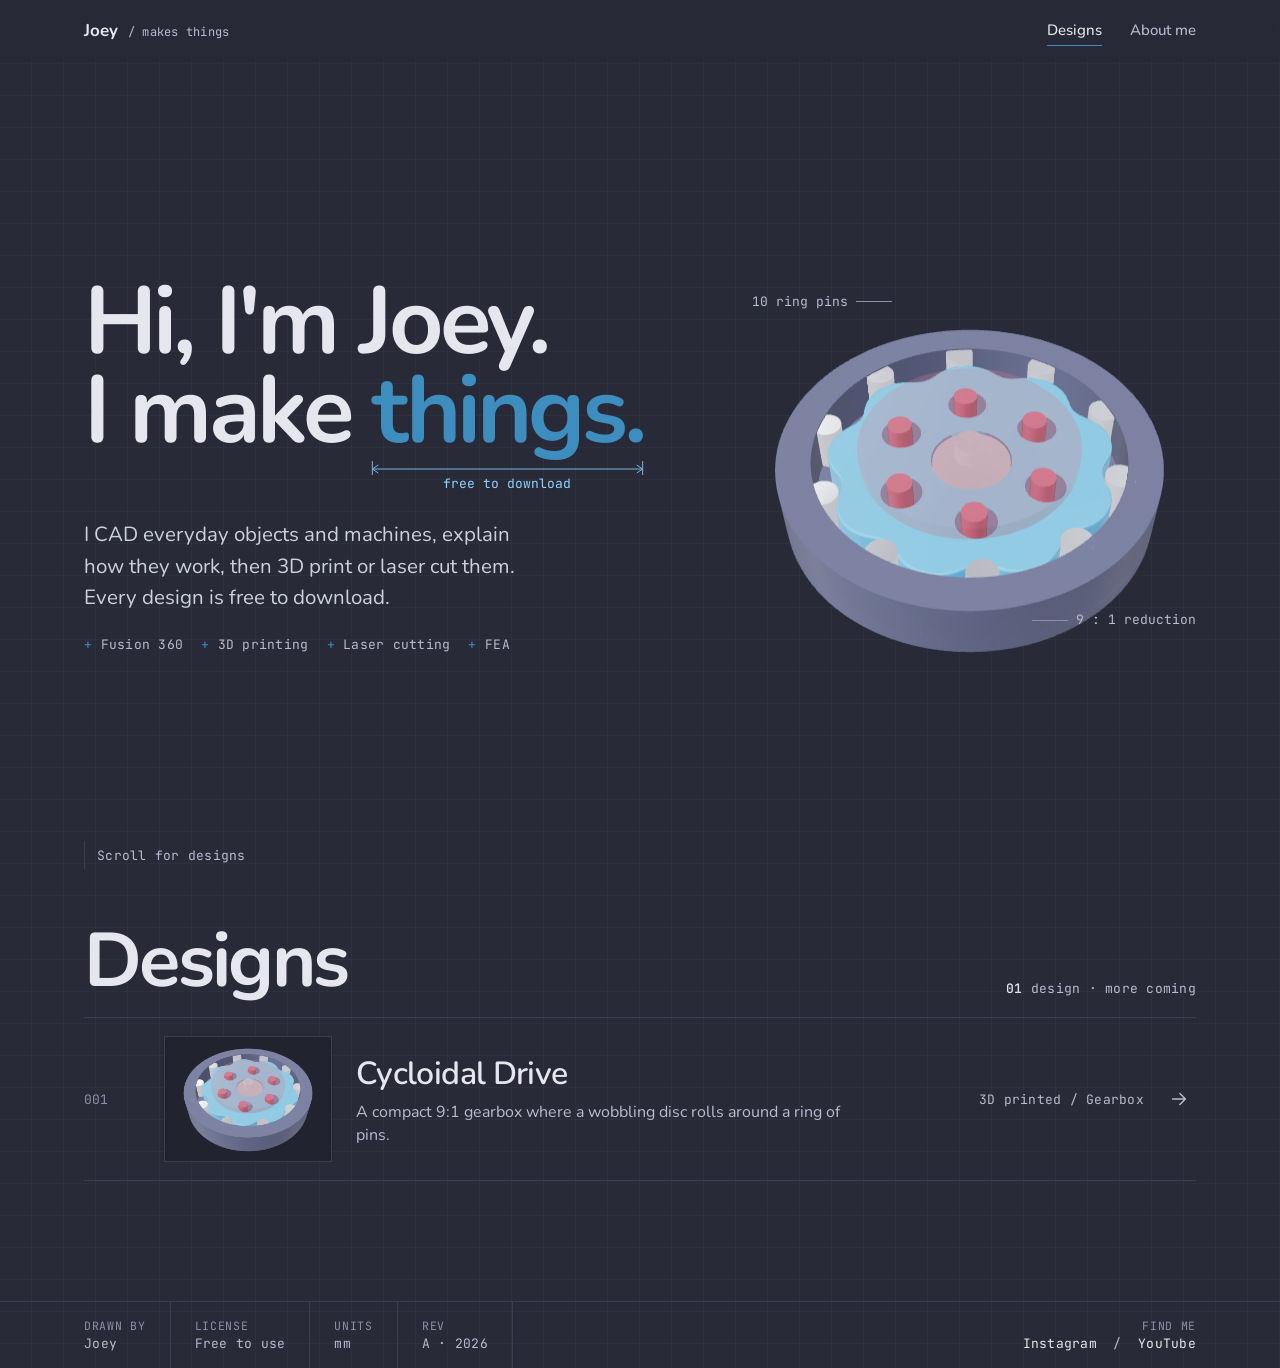
==== commit 5b678440: "Fit hero headline to its column and raise text contrast Avenir is wider than the Nunito fallback, so" ====
--- a/index.html
+++ b/index.html
@@ -80,8 +80,17 @@
       dim.querySelectorAll("path").forEach((p, i) => { p.style.setProperty("--len", Math.ceil(p.getTotalLength()) + 1); p.style.setProperty("--d", 1000 + i * 90 + "ms"); });
       requestAnimationFrame(() => dim.classList.add("labelled"));
     };
-    document.fonts.ready.then(drawDim);
-    let t; addEventListener("resize", () => { clearTimeout(t); t = setTimeout(() => { dim.classList.remove("draw"); drawDim(); }, 150); });
+    // shrink the headline until its longest line fits the column, whatever font loaded (Avenir is wider than Nunito)
+    const h1 = document.querySelector(".hero h1");
+    const fit = () => {
+      h1.style.fontSize = "";
+      const col = h1.parentElement.clientWidth;
+      const widest = Math.max(...[...h1.querySelectorAll(".line-mask > span")].map((s) => s.scrollWidth));
+      if (widest > col) h1.style.fontSize = parseFloat(getComputedStyle(h1).fontSize) * (col / widest) * 0.97 + "px";
+    };
+    fit();
+    document.fonts.ready.then(() => { fit(); drawDim(); });
+    let t; addEventListener("resize", () => { clearTimeout(t); t = setTimeout(() => { fit(); dim.classList.remove("draw"); drawDim(); }, 150); });
 
     // hero model: the first design that has a model, else the sample
     const heroDesign = DESIGNS.find((d) => d.hero) || DESIGNS[0];
--- a/css/style.css
+++ b/css/style.css
@@ -4,8 +4,8 @@
   --surface: #21232e;
   --surface-raised: #313d49;
   --text: #e6e7ee;
-  --muted: #9a9cb0;
-  --faint: #5f6278;
+  --muted: #b9bccd;
+  --faint: #8d90a6;
   --line: #3b3e50;
   --accent: #3e8dbf;
   --sky: #90d5ff;
@@ -48,7 +48,7 @@
 :focus-visible { outline: 2px solid var(--sky); outline-offset: 3px; }
 
 .wrap { width: 100%; max-width: var(--max); margin: 0 auto; padding-left: var(--gutter); padding-right: var(--gutter); }
-.mono { font-family: var(--mono); font-size: 12px; letter-spacing: 0.02em; color: var(--muted); }
+.mono { font-family: var(--mono); font-size: 13px; letter-spacing: 0.02em; color: var(--muted); }
 .mono b { color: var(--text); font-weight: 500; }
 
 /* ---- Nav ---- */
@@ -56,7 +56,7 @@
 .nav.scrolled { border-bottom-color: var(--line); }
 .nav .wrap { display: flex; align-items: center; justify-content: space-between; height: 60px; }
 .logo { font-weight: 700; font-size: 17px; text-decoration: none; display: inline-flex; align-items: baseline; gap: 10px; }
-.logo .mono { font-size: 11px; color: var(--faint); font-weight: 400; }
+.logo .mono { font-size: 12px; color: var(--muted); font-weight: 400; }
 .nav-links { display: flex; gap: 28px; }
 .nav-links a { position: relative; text-decoration: none; color: var(--muted); font-weight: 500; font-size: 15px; padding: 6px 0; transition: color 160ms ease; }
 .nav-links a::after { content: ""; position: absolute; left: 0; right: 0; bottom: 0; height: 1.5px; background: var(--accent); transform: scaleX(0); transform-origin: right; transition: transform 280ms var(--ease-out); }
@@ -65,7 +65,7 @@
 .nav-links a[aria-current="page"] { color: var(--text); }
 
 /* ---- Motion helpers ---- */
-.line-mask { display: block; overflow: hidden; padding-bottom: 0.08em; margin-bottom: -0.08em; }
+.line-mask { display: block; clip-path: inset(-0.2em -1em -0.12em -1em); }
 .line-mask > span { display: inline-block; transform: translateY(105%); animation: rise 900ms var(--ease-out) forwards; animation-delay: calc(var(--i, 0) * 110ms + 100ms); }
 @keyframes rise { to { transform: none; } }
 [data-enter] { opacity: 0; transform: translateY(10px); animation: enter 700ms var(--ease-out) forwards; animation-delay: calc(var(--i, 0) * 90ms + 300ms); }
@@ -77,18 +77,19 @@
 
 /* ---- Hero ---- */
 .hero { position: relative; min-height: calc(100svh - 60px); display: grid; grid-template-columns: minmax(0, 1.4fr) minmax(0, 1fr); align-items: center; gap: 24px; padding-top: 40px; padding-bottom: 72px; }
+.hero-text { min-width: 0; }
 .hero h1 { white-space: nowrap; font-size: clamp(44px, 7.4vw, 112px); line-height: 0.94; letter-spacing: -0.04em; font-weight: 700; margin: 0; }
 .hero h1 .accent { color: var(--accent); position: relative; }
 .dim { display: block; width: 100%; height: 30px; margin-top: 6px; overflow: visible; }
-.dim text { font-family: var(--mono); font-size: 11px; fill: var(--sky); opacity: 0; transition: opacity 500ms var(--ease-out) 1.4s; }
+.dim text { font-family: var(--mono); font-size: 13px; fill: var(--sky); opacity: 0; transition: opacity 500ms var(--ease-out) 1.4s; }
 .dim.labelled text { opacity: 1; }
-.hero .lede { font-size: clamp(17px, 1.6vw, 20px); color: var(--muted); max-width: 36ch; margin: 28px 0 0; line-height: 1.55; }
+.hero .lede { font-size: clamp(18px, 1.6vw, 21px); color: #cdd0de; max-width: 36ch; margin: 28px 0 0; line-height: 1.55; }
 .hero .stack { margin-top: 22px; display: flex; flex-wrap: wrap; gap: 6px 18px; }
 .hero .stack span::before { content: "+ "; color: var(--accent); }
-.hero-model { position: relative; aspect-ratio: 1; width: 100%; max-width: 560px; justify-self: end; }
+.hero-model { position: relative; aspect-ratio: 1; width: 100%; max-width: 500px; justify-self: end; }
 .hero-model canvas { width: 100%; height: 100%; display: block; opacity: 0; transition: opacity 1200ms var(--ease-out); }
 .hero-model.ready canvas { opacity: 1; }
-.hero-model .callout { position: absolute; font-family: var(--mono); font-size: 11px; color: var(--muted); white-space: nowrap; }
+.hero-model .callout { position: absolute; font-family: var(--mono); font-size: 13px; color: var(--muted); white-space: nowrap; }
 .hero-model .callout::before { content: ""; position: absolute; top: 50%; width: 36px; height: 1px; background: var(--faint); }
 .hero-model .c1 { top: 12%; left: 2%; } .hero-model .c1::before { left: 100%; margin-left: 8px; }
 .hero-model .c2 { bottom: 14%; right: 0; } .hero-model .c2::before { right: 100%; margin-right: 8px; }
@@ -111,7 +112,7 @@
 .row .thumb { aspect-ratio: 4 / 3; background: var(--surface); overflow: hidden; border: 1px solid var(--line); }
 .row .thumb img { width: 100%; height: 100%; object-fit: cover; transition: transform 600ms var(--ease-out); }
 .row h3 { margin: 0; font-size: clamp(22px, 2.6vw, 32px); letter-spacing: -0.02em; font-weight: 600; }
-.row p { margin: 6px 0 0; color: var(--muted); font-size: 15px; line-height: 1.45; max-width: 52ch; }
+.row p { margin: 6px 0 0; color: var(--muted); font-size: 16px; line-height: 1.45; max-width: 52ch; }
 .row .kind { text-align: right; }
 .row .arrow { color: var(--muted); transition: transform 300ms var(--ease-out), color 200ms ease; }
 @media (hover: hover) and (pointer: fine) {
@@ -164,15 +165,15 @@
 .titleblock div { padding: 10px 12px; border-right: 1px solid var(--line); border-bottom: 1px solid var(--line); }
 .titleblock div:nth-child(2n) { border-right: 0; }
 .titleblock div:nth-last-child(-n + 2) { border-bottom: 0; }
-.titleblock dt { font-family: var(--mono); font-size: 10.5px; color: var(--faint); text-transform: uppercase; letter-spacing: 0.06em; }
+.titleblock dt { font-family: var(--mono); font-size: 11.5px; color: var(--faint); text-transform: uppercase; letter-spacing: 0.06em; }
 .titleblock dd { margin: 3px 0 0; font-weight: 600; }
 .prose { line-height: 1.7; font-size: 16.5px; }
 .prose h2 { display: flex; gap: 12px; align-items: baseline; font-size: 21px; letter-spacing: -0.01em; margin: 40px 0 10px; }
 .prose h2::before { content: counter(sec, decimal-leading-zero); counter-increment: sec; font-family: var(--mono); font-size: 12px; color: var(--accent); font-weight: 400; }
 .prose { counter-reset: sec; }
-.prose p { margin: 0 0 14px; color: #d4d6e0; }
+.prose p { margin: 0 0 14px; color: #dfe1ea; }
 .prose ul { padding: 0; margin: 0 0 14px; list-style: none; }
-.prose li { margin-bottom: 8px; padding-left: 20px; position: relative; color: #d4d6e0; }
+.prose li { margin-bottom: 8px; padding-left: 20px; position: relative; color: #dfe1ea; }
 .prose li::before { content: ""; position: absolute; left: 2px; top: 0.75em; width: 8px; height: 1.5px; background: var(--accent); }
 .prose strong { color: var(--text); }
 .actions { display: flex; flex-wrap: wrap; gap: 10px; }
@@ -198,7 +199,7 @@
 footer .wrap { display: grid; grid-template-columns: repeat(4, auto) 1fr; gap: 0; padding-top: 0; padding-bottom: 0; }
 footer .cell { padding: 16px 24px 16px 0; margin-right: 24px; border-right: 1px solid var(--line); }
 footer .cell:last-child { border-right: 0; text-align: right; margin-right: 0; padding-right: 0; }
-footer .cell span { display: block; font-size: 10.5px; color: var(--faint); text-transform: uppercase; letter-spacing: 0.06em; margin-bottom: 2px; }
+footer .cell span { display: block; font-size: 11.5px; color: var(--faint); text-transform: uppercase; letter-spacing: 0.06em; margin-bottom: 2px; }
 footer a { text-decoration: none; color: var(--text); transition: color 160ms ease; }
 footer a:hover { color: var(--sky); }
 
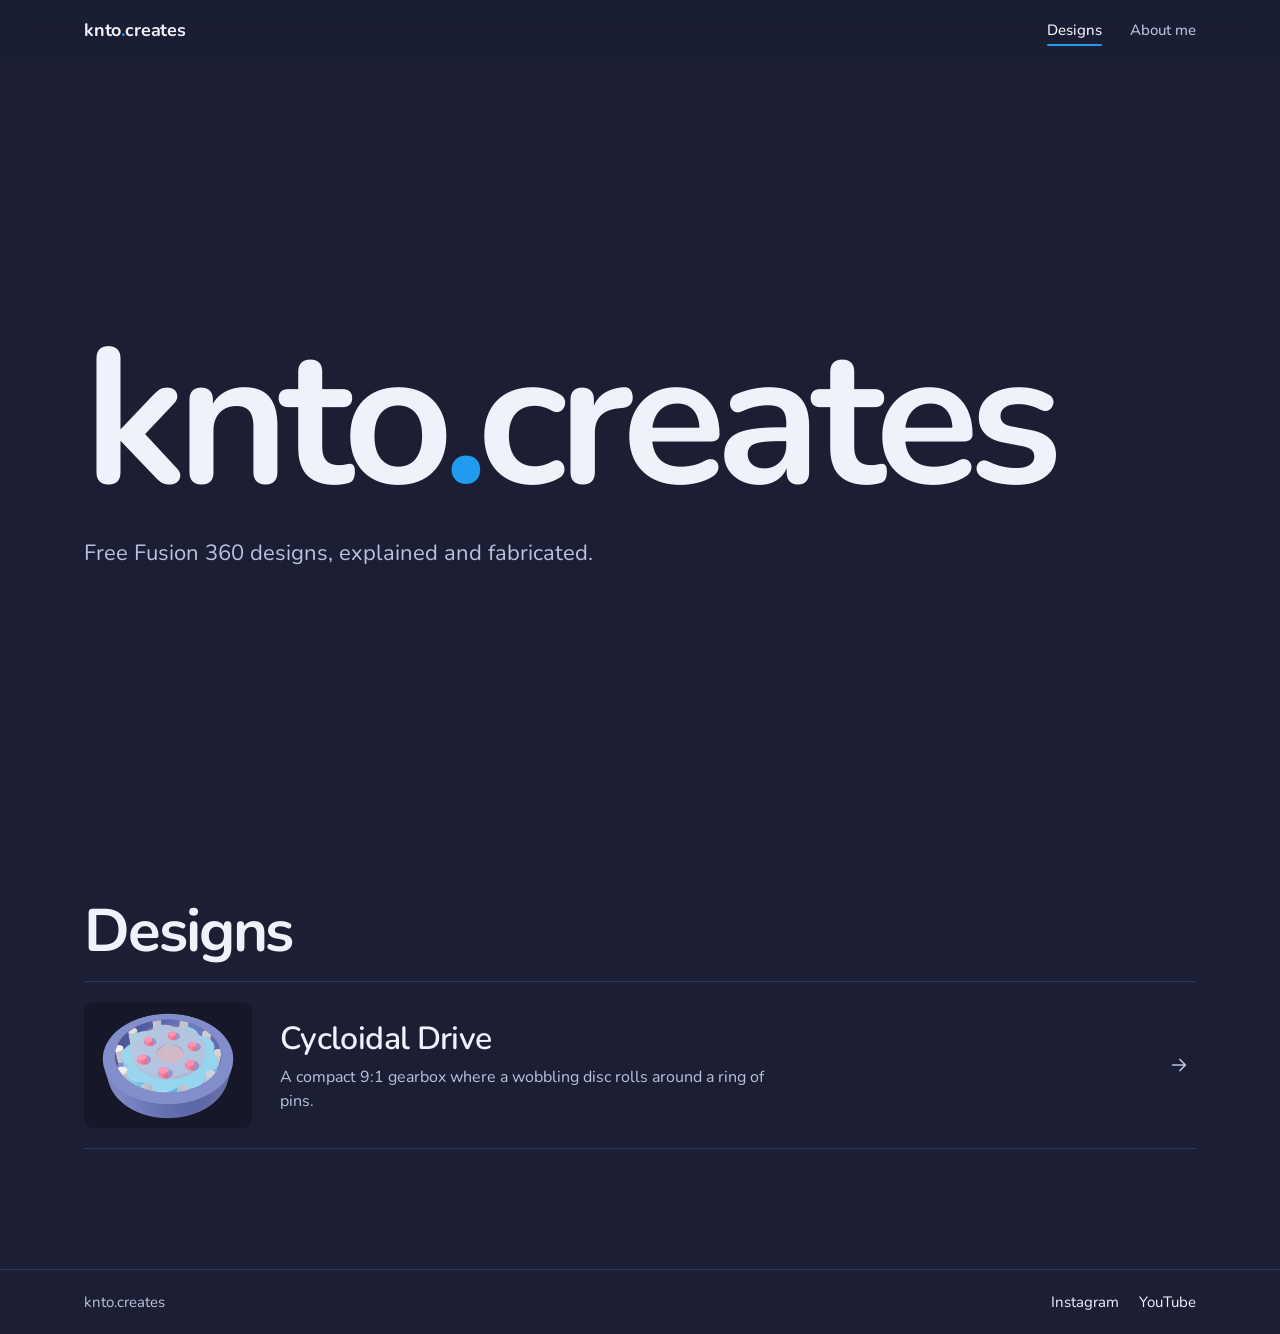
==== commit 7efef191: "Declutter: knto.creates home, scroll intro on about, simple design page Home is the knto.creates wor" ====
--- a/index.html
+++ b/index.html
@@ -6,7 +6,7 @@
   <script>document.documentElement.classList.add("js")</script>
   <link rel="preconnect" href="https://fonts.googleapis.com" />
   <link rel="preconnect" href="https://fonts.gstatic.com" crossorigin />
-  <link href="https://fonts.googleapis.com/css2?family=Nunito:wght@400;500;600;700&family=JetBrains+Mono:wght@400;500&display=swap" rel="stylesheet" />
+  <link href="https://fonts.googleapis.com/css2?family=Nunito:wght@400;500;600;700&display=swap" rel="stylesheet" />
   <link rel="stylesheet" href="css/style.css" />
   <script type="importmap">
     { "imports": {
@@ -14,13 +14,13 @@
       "three/addons/": "./vendor/three/addons/"
     } }
   </script>
-  <title>Joey | I make things</title>
-  <meta name="description" content="CAD designs explained and fabricated with 3D printing and laser cutting. Every Fusion file is free to download." />
+  <title>knto.creates</title>
+  <meta name="description" content="Free Fusion 360 designs, explained and fabricated with 3D printing and laser cutting." />
 </head>
 <body>
   <header class="nav">
     <div class="wrap">
-      <a class="logo" href="index.html">Joey<span class="mono">/ makes things</span></a>
+      <a class="logo" href="index.html">knto<span class="dot">.</span>creates</a>
       <nav class="nav-links" aria-label="Main">
         <a href="index.html#designs" aria-current="page">Designs</a>
         <a href="about.html">About me</a>
@@ -29,91 +29,38 @@
   </header>
   <main>
     <section class="hero wrap">
-      <div class="hero-text">
-        <h1>
-          <span class="line-mask"><span style="--i:0">Hi, I'm Joey.</span></span>
-          <span class="line-mask"><span style="--i:1">I make <span class="accent" id="things">things.</span></span></span>
-        </h1>
-        <svg class="dim draw" id="dim" aria-hidden="true"></svg>
-        <p class="lede" data-enter style="--i:2">I CAD everyday objects and machines, explain how they work, then 3D print or laser cut them. Every design is free to download.</p>
-        <div class="stack mono" data-enter style="--i:3"><span>Fusion 360</span><span>3D printing</span><span>Laser cutting</span><span>FEA</span></div>
-      </div>
-      <div class="hero-model" id="hero-model">
-        <span class="callout c1" data-enter style="--i:6">10 ring pins</span>
-        <span class="callout c2" data-enter style="--i:7">9 : 1 reduction</span>
-      </div>
-      <a class="scroll-cue" href="#designs" data-enter style="--i:5"><span class="bar"></span><span class="mono">Scroll for designs</span></a>
+      <h1 class="big"><span class="line-mask"><span>knto<span class="dot">.</span>creates</span></span></h1>
+      <p class="lede" data-enter style="--i:2">Free Fusion 360 designs, explained and fabricated.</p>
     </section>
 
     <section class="section wrap" id="designs">
-      <div class="section-head" data-reveal>
-        <h2>Designs</h2>
-        <span class="mono" id="count"></span>
-      </div>
-      <ol class="index" id="index"></ol>
+      <h2 data-reveal>Designs</h2>
+      <ul class="index" id="index"></ul>
     </section>
   </main>
   <footer>
-    <div class="wrap mono">
-      <div class="cell"><span>Drawn by</span>Joey</div>
-      <div class="cell"><span>License</span>Free to use</div>
-      <div class="cell"><span>Units</span>mm</div>
-      <div class="cell"><span>Rev</span>A &middot; 2026</div>
-      <div class="cell"><span>Find me</span><a href="#" data-social="instagram">Instagram</a> &nbsp;/&nbsp; <a href="#" data-social="youtube">YouTube</a></div>
+    <div class="wrap">
+      <span>knto.creates</span>
+      <span class="links"><a href="#" data-social="instagram">Instagram</a><a href="#" data-social="youtube">YouTube</a></span>
     </div>
   </footer>
   <script type="module" src="js/site.js"></script>
   <script type="module">
     import { DESIGNS } from "./js/designs.js";
-    import { renderThumb, mountHero } from "./js/viewer.js";
+    import { renderThumb } from "./js/viewer.js";
     import { reveal } from "./js/site.js";
-
-    // dimension line under "things."
-    const dim = document.getElementById("dim"), word = document.getElementById("things");
-    const drawDim = () => {
-      const w = word.getBoundingClientRect().width, x = word.getBoundingClientRect().left - dim.parentElement.getBoundingClientRect().left;
-      dim.setAttribute("viewBox", `0 0 ${dim.clientWidth} 30`);
-      dim.innerHTML = `<g stroke="#90d5ff" stroke-width="1" fill="none" opacity=".8">
-        <path d="M${x} 0 V14"/><path d="M${x + w} 0 V14"/>
-        <path d="M${x} 8 H${x + w}"/><path d="M${x + 6} 4 L${x} 8 L${x + 6} 12"/><path d="M${x + w - 6} 4 L${x + w} 8 L${x + w - 6} 12"/></g>
-        <text x="${x + w / 2}" y="27" text-anchor="middle">free to download</text>`;
-      dim.querySelectorAll("path").forEach((p, i) => { p.style.setProperty("--len", Math.ceil(p.getTotalLength()) + 1); p.style.setProperty("--d", 1000 + i * 90 + "ms"); });
-      requestAnimationFrame(() => dim.classList.add("labelled"));
-    };
-    // shrink the headline until its longest line fits the column, whatever font loaded (Avenir is wider than Nunito)
-    const h1 = document.querySelector(".hero h1");
-    const fit = () => {
-      h1.style.fontSize = "";
-      const col = h1.parentElement.clientWidth;
-      const widest = Math.max(...[...h1.querySelectorAll(".line-mask > span")].map((s) => s.scrollWidth));
-      if (widest > col) h1.style.fontSize = parseFloat(getComputedStyle(h1).fontSize) * (col / widest) * 0.97 + "px";
-    };
-    fit();
-    document.fonts.ready.then(() => { fit(); drawDim(); });
-    let t; addEventListener("resize", () => { clearTimeout(t); t = setTimeout(() => { fit(); dim.classList.remove("draw"); drawDim(); }, 150); });
-
-    // hero model: the first design that has a model, else the sample
-    const heroDesign = DESIGNS.find((d) => d.hero) || DESIGNS[0];
-    if (heroDesign) setTimeout(() => mountHero(document.getElementById("hero-model"), heroDesign), 250);
-    else document.getElementById("hero-model").remove();
-
-    // design list
     const list = document.getElementById("index");
-    document.getElementById("count").innerHTML = "<b>" + String(DESIGNS.length).padStart(2, "0") + "</b> " + (DESIGNS.length === 1 ? "design" : "designs") + " &middot; more coming";
-    if (!DESIGNS.length) list.outerHTML = '<p class="mono empty-note">Nothing here yet. First design is on the bench.</p>';
+    if (!DESIGNS.length) list.outerHTML = '<p class="lede">Designs coming soon.</p>';
     DESIGNS.forEach((d, i) => {
       const li = document.createElement("li");
       li.className = "row"; li.dataset.reveal = ""; li.style.setProperty("--i", i % 4);
       li.innerHTML = `<a href="design.html?id=${encodeURIComponent(d.id)}">
-          <span class="num">${String(i + 1).padStart(3, "0")}</span>
           <span class="thumb"></span>
           <span><h3></h3><p></p></span>
-          <span class="kind mono"></span>
-          <svg class="arrow" width="22" height="22" viewBox="0 0 24 24" fill="none" stroke="currentColor" stroke-width="1.6" stroke-linecap="round" stroke-linejoin="round"><path d="M5 12h14M13 6l6 6-6 6"/></svg>
+          <svg class="arrow" width="22" height="22" viewBox="0 0 24 24" fill="none" stroke="currentColor" stroke-width="1.8" stroke-linecap="round" stroke-linejoin="round"><path d="M5 12h14M13 6l6 6-6 6"/></svg>
         </a>`;
       li.querySelector("h3").textContent = d.title;
       li.querySelector("p").textContent = d.summary;
-      li.querySelector(".kind").textContent = (d.tags || []).filter((t) => t !== "Sample").join(" / ");
       list.append(li);
       const img = new Image(); img.alt = ""; img.style.viewTransitionName = "design-" + d.id;
       li.querySelector(".thumb").append(img);
--- a/css/style.css
+++ b/css/style.css
@@ -1,24 +1,21 @@
-/* ---- Colors: gym site + macOS browser project ---- */
+/* ---- Colors: gym + macOS browser palette, saturated ---- */
 :root {
-  --bg: #282a37;
-  --surface: #21232e;
-  --surface-raised: #313d49;
-  --text: #e6e7ee;
-  --muted: #b9bccd;
-  --faint: #8d90a6;
-  --line: #3b3e50;
-  --accent: #3e8dbf;
-  --sky: #90d5ff;
-  --rose: #8f4656;
-  --wine: #47333b;
+  --bg: #1c1f33;
+  --surface: #161829;
+  --surface-raised: #262f4f;
+  --text: #f0f2fb;
+  --muted: #bcc2de;
+  --line: #31375a;
+  --accent: #1f9cf0;
+  --accent-hover: #47b0f5;
+  --sky: #7fd3ff;
+  --rose: #e04b70;
+  --wine: #5c2440;
   --ease-out: cubic-bezier(0.23, 1, 0.32, 1);
-  --ease-in-out: cubic-bezier(0.77, 0, 0.175, 1);
   --gutter: clamp(16px, 5vw, 64px);
   --max: 1240px;
-  --sans: 'Avenir Next', Avenir, 'Nunito', system-ui, sans-serif;
-  --mono: 'JetBrains Mono', ui-monospace, 'SF Mono', Menlo, monospace;
   color-scheme: dark;
-  font-family: var(--sans);
+  font-family: 'Avenir Next', Avenir, 'Nunito', system-ui, sans-serif;
   color: var(--text);
   background: var(--bg);
 }
@@ -29,195 +26,146 @@
 
 * { box-sizing: border-box; }
 html { scroll-behavior: smooth; }
-body {
-  margin: 0; min-height: 100vh; display: flex; flex-direction: column;
-  -webkit-font-smoothing: antialiased;
-  background-color: var(--bg);
-  /* faint CAD sketch grid */
-  background-image:
-    linear-gradient(rgba(144, 213, 255, 0.035) 1px, transparent 1px),
-    linear-gradient(90deg, rgba(144, 213, 255, 0.035) 1px, transparent 1px);
-  background-size: 32px 32px;
-  background-position: -1px -1px;
-}
+body { margin: 0; min-height: 100vh; display: flex; flex-direction: column; background: var(--bg); -webkit-font-smoothing: antialiased; }
 main { flex: 1; }
 a { color: inherit; }
 img { display: block; max-width: 100%; }
 button { font: inherit; cursor: pointer; }
 ::selection { background: var(--wine); color: var(--text); }
 :focus-visible { outline: 2px solid var(--sky); outline-offset: 3px; }
-
 .wrap { width: 100%; max-width: var(--max); margin: 0 auto; padding-left: var(--gutter); padding-right: var(--gutter); }
-.mono { font-family: var(--mono); font-size: 13px; letter-spacing: 0.02em; color: var(--muted); }
-.mono b { color: var(--text); font-weight: 500; }
+.dot { color: var(--accent); }
 
 /* ---- Nav ---- */
-.nav { position: sticky; top: 0; z-index: 20; background: rgba(40, 42, 55, 0.82); backdrop-filter: blur(12px); -webkit-backdrop-filter: blur(12px); border-bottom: 1px solid transparent; transition: border-color 200ms ease; }
+.nav { position: sticky; top: 0; z-index: 20; background: rgba(28, 31, 51, 0.82); backdrop-filter: blur(12px); -webkit-backdrop-filter: blur(12px); border-bottom: 1px solid transparent; transition: border-color 200ms ease; }
 .nav.scrolled { border-bottom-color: var(--line); }
 .nav .wrap { display: flex; align-items: center; justify-content: space-between; height: 60px; }
-.logo { font-weight: 700; font-size: 17px; text-decoration: none; display: inline-flex; align-items: baseline; gap: 10px; }
-.logo .mono { font-size: 12px; color: var(--muted); font-weight: 400; }
+.logo { font-weight: 700; font-size: 18px; text-decoration: none; letter-spacing: -0.01em; }
 .nav-links { display: flex; gap: 28px; }
 .nav-links a { position: relative; text-decoration: none; color: var(--muted); font-weight: 500; font-size: 15px; padding: 6px 0; transition: color 160ms ease; }
-.nav-links a::after { content: ""; position: absolute; left: 0; right: 0; bottom: 0; height: 1.5px; background: var(--accent); transform: scaleX(0); transform-origin: right; transition: transform 280ms var(--ease-out); }
+.nav-links a::after { content: ""; position: absolute; left: 0; right: 0; bottom: 0; height: 2px; border-radius: 2px; background: var(--accent); transform: scaleX(0); transform-origin: right; transition: transform 280ms var(--ease-out); }
 .nav-links a:hover { color: var(--text); }
 .nav-links a:hover::after, .nav-links a[aria-current="page"]::after { transform: scaleX(1); transform-origin: left; }
 .nav-links a[aria-current="page"] { color: var(--text); }
 
-/* ---- Motion helpers ---- */
-.line-mask { display: block; clip-path: inset(-0.2em -1em -0.12em -1em); }
-.line-mask > span { display: inline-block; transform: translateY(105%); animation: rise 900ms var(--ease-out) forwards; animation-delay: calc(var(--i, 0) * 110ms + 100ms); }
+/* ---- Motion ---- */
+.line-mask { display: block; clip-path: inset(-0.2em -1em -0.14em -1em); }
+.line-mask > span { display: inline-block; transform: translateY(110%); animation: rise 900ms var(--ease-out) forwards; animation-delay: calc(var(--i, 0) * 110ms + 100ms); }
 @keyframes rise { to { transform: none; } }
 [data-enter] { opacity: 0; transform: translateY(10px); animation: enter 700ms var(--ease-out) forwards; animation-delay: calc(var(--i, 0) * 90ms + 300ms); }
 @keyframes enter { to { opacity: 1; transform: none; } }
 .js [data-reveal] { opacity: 0; transform: translateY(18px); transition: opacity 700ms var(--ease-out), transform 700ms var(--ease-out); transition-delay: calc(var(--i, 0) * 70ms); }
 .js [data-reveal].in { opacity: 1; transform: none; }
-.draw path, .draw line { stroke-dasharray: var(--len, 600); stroke-dashoffset: var(--len, 600); animation: draw 1100ms var(--ease-in-out) forwards; animation-delay: var(--d, 900ms); }
-@keyframes draw { to { stroke-dashoffset: 0; } }
 
-/* ---- Hero ---- */
-.hero { position: relative; min-height: calc(100svh - 60px); display: grid; grid-template-columns: minmax(0, 1.4fr) minmax(0, 1fr); align-items: center; gap: 24px; padding-top: 40px; padding-bottom: 72px; }
-.hero-text { min-width: 0; }
-.hero h1 { white-space: nowrap; font-size: clamp(44px, 7.4vw, 112px); line-height: 0.94; letter-spacing: -0.04em; font-weight: 700; margin: 0; }
-.hero h1 .accent { color: var(--accent); position: relative; }
-.dim { display: block; width: 100%; height: 30px; margin-top: 6px; overflow: visible; }
-.dim text { font-family: var(--mono); font-size: 13px; fill: var(--sky); opacity: 0; transition: opacity 500ms var(--ease-out) 1.4s; }
-.dim.labelled text { opacity: 1; }
-.hero .lede { font-size: clamp(18px, 1.6vw, 21px); color: #cdd0de; max-width: 36ch; margin: 28px 0 0; line-height: 1.55; }
-.hero .stack { margin-top: 22px; display: flex; flex-wrap: wrap; gap: 6px 18px; }
-.hero .stack span::before { content: "+ "; color: var(--accent); }
-.hero-model { position: relative; aspect-ratio: 1; width: 100%; max-width: 500px; justify-self: end; }
-.hero-model canvas { width: 100%; height: 100%; display: block; opacity: 0; transition: opacity 1200ms var(--ease-out); }
-.hero-model.ready canvas { opacity: 1; }
-.hero-model .callout { position: absolute; font-family: var(--mono); font-size: 13px; color: var(--muted); white-space: nowrap; }
-.hero-model .callout::before { content: ""; position: absolute; top: 50%; width: 36px; height: 1px; background: var(--faint); }
-.hero-model .c1 { top: 12%; left: 2%; } .hero-model .c1::before { left: 100%; margin-left: 8px; }
-.hero-model .c2 { bottom: 14%; right: 0; } .hero-model .c2::before { right: 100%; margin-right: 8px; }
-.scroll-cue { position: absolute; bottom: 32px; left: var(--gutter); display: inline-flex; gap: 12px; align-items: center; text-decoration: none; transition: color 160ms ease; }
-.scroll-cue .bar { width: 1px; height: 28px; background: var(--line); position: relative; overflow: hidden; }
-.scroll-cue .bar::after { content: ""; position: absolute; left: 0; top: -40%; width: 1px; height: 40%; background: var(--sky); animation: drip 2.2s var(--ease-in-out) infinite; }
-@keyframes drip { to { top: 100%; } }
-.scroll-cue:hover .mono { color: var(--text); }
+/* ---- Home hero ---- */
+.hero { min-height: calc(100svh - 60px); display: flex; flex-direction: column; justify-content: center; padding-bottom: 60px; }
+.big { white-space: nowrap; font-size: clamp(56px, 15vw, 220px); line-height: 0.92; letter-spacing: -0.05em; font-weight: 700; margin: 0; }
+.hero .lede { font-size: clamp(18px, 1.8vw, 22px); color: var(--muted); margin: 28px 0 0; line-height: 1.5; max-width: 40ch; }
 
-/* ---- Designs index ---- */
-.section { padding-top: 24px; padding-bottom: 120px; }
-.section-head { display: grid; grid-template-columns: 1fr auto; align-items: end; gap: 16px; padding-bottom: 20px; border-bottom: 1px solid var(--line); }
-.section-head h2 { font-size: clamp(40px, 6vw, 76px); letter-spacing: -0.035em; margin: 0; line-height: 0.95; }
-.section-head .mono { text-align: right; }
+/* ---- Designs list ---- */
+.section { padding-bottom: 120px; }
+.section h2 { font-size: clamp(36px, 5vw, 60px); letter-spacing: -0.035em; margin: 0; line-height: 1; padding-bottom: 20px; border-bottom: 1px solid var(--line); }
 .index { list-style: none; margin: 0; padding: 0; }
 .row { border-bottom: 1px solid var(--line); }
-.row a { display: grid; grid-template-columns: 56px 168px minmax(0, 1fr) auto 28px; align-items: center; gap: 24px; padding: 18px 0; text-decoration: none; position: relative; }
-.row a::before { content: ""; position: absolute; inset: 0 calc(var(--gutter) * -0.5); background: var(--surface); opacity: 0; transition: opacity 240ms ease; z-index: -1; }
-.row .num { font-family: var(--mono); font-size: 13px; color: var(--faint); transition: color 200ms ease; }
-.row .thumb { aspect-ratio: 4 / 3; background: var(--surface); overflow: hidden; border: 1px solid var(--line); }
+.row a { display: grid; grid-template-columns: 168px minmax(0, 1fr) 28px; align-items: center; gap: 28px; padding: 20px 0; text-decoration: none; position: relative; }
+.row a::before { content: ""; position: absolute; inset: 0 calc(var(--gutter) * -0.5); background: var(--surface); border-radius: 12px; opacity: 0; transition: opacity 240ms ease; z-index: -1; }
+.row .thumb { aspect-ratio: 4 / 3; background: var(--surface); overflow: hidden; border-radius: 10px; }
 .row .thumb img { width: 100%; height: 100%; object-fit: cover; transition: transform 600ms var(--ease-out); }
-.row h3 { margin: 0; font-size: clamp(22px, 2.6vw, 32px); letter-spacing: -0.02em; font-weight: 600; }
+.row h3 { margin: 0; font-size: clamp(22px, 2.6vw, 32px); letter-spacing: -0.02em; font-weight: 600; transition: color 200ms ease; }
 .row p { margin: 6px 0 0; color: var(--muted); font-size: 16px; line-height: 1.45; max-width: 52ch; }
-.row .kind { text-align: right; }
 .row .arrow { color: var(--muted); transition: transform 300ms var(--ease-out), color 200ms ease; }
 @media (hover: hover) and (pointer: fine) {
   .row a:hover::before { opacity: 1; }
-  .row a:hover .num { color: var(--accent); }
+  .row a:hover h3 { color: var(--sky); }
   .row a:hover .thumb img { transform: scale(1.06); }
   .row a:hover .arrow { transform: translateX(6px); color: var(--text); }
 }
-.row a:active .thumb img { transform: scale(1.02); }
-.empty-note { padding: 28px 0; }
 
 /* ---- Buttons ---- */
-.btn { display: inline-flex; align-items: center; gap: 10px; text-decoration: none; padding: 11px 16px; border-radius: 8px; font-weight: 600; font-size: 15px; background: var(--surface-raised); border: 1px solid #3f4d5c; color: var(--text); transition: transform 160ms var(--ease-out), background-color 160ms ease, border-color 160ms ease; }
-.btn:hover { background: #3a4857; border-color: #4a5a6b; }
+.btn { display: inline-flex; align-items: center; gap: 10px; text-decoration: none; padding: 11px 16px; border-radius: 10px; font-weight: 600; font-size: 15px; background: var(--surface-raised); border: 1px solid #34406a; color: var(--text); transition: transform 160ms var(--ease-out), background-color 160ms ease, border-color 160ms ease; }
+.btn:hover { background: #2f3a60; border-color: #46548a; }
 .btn:active { transform: scale(0.97); }
 .btn.primary { background: var(--accent); border-color: var(--accent); color: #fff; }
-.btn.primary:hover { background: #4a9bd0; border-color: #4a9bd0; }
+.btn.primary:hover { background: var(--accent-hover); border-color: var(--accent-hover); }
 .btn[aria-disabled="true"] { opacity: 0.45; pointer-events: none; }
 .btn svg { width: 18px; height: 18px; flex: none; }
-
-/* ---- Corner crop marks (viewer + photo) ---- */
-.marks { position: relative; }
-.marks::before, .marks::after { content: ""; position: absolute; width: 14px; height: 14px; border: 1.5px solid var(--sky); opacity: 0.7; pointer-events: none; z-index: 2; }
-.marks::before { top: -7px; left: -7px; border-right: 0; border-bottom: 0; }
-.marks::after { bottom: -7px; right: -7px; border-left: 0; border-top: 0; }
 
 /* ---- Design detail ---- */
 .detail { display: grid; grid-template-columns: minmax(0, 1.35fr) minmax(0, 1fr); gap: 48px; padding-top: 36px; padding-bottom: 96px; align-items: start; }
 .viewer-wrap { position: sticky; top: 84px; }
-.viewer { aspect-ratio: 1 / 1; max-height: calc(100vh - 140px); width: 100%; background: var(--surface); border: 1px solid var(--line); overflow: hidden; position: relative; }
+.viewer { aspect-ratio: 1 / 1; max-height: calc(100vh - 140px); width: 100%; background: var(--surface); border-radius: 14px; overflow: hidden; position: relative; }
 .viewer canvas, .viewer iframe { display: block; width: 100%; height: 100%; border: 0; touch-action: none; }
-.viewer-bar { display: flex; justify-content: space-between; gap: 12px; margin-top: 12px; flex-wrap: wrap; }
-.viewer-bar .keys { display: flex; flex-wrap: wrap; gap: 4px 14px; }
-.viewer-bar kbd { font-family: var(--mono); color: var(--text); }
+.viewer-bar { display: flex; flex-wrap: wrap; gap: 4px 16px; margin-top: 12px; font-size: 14px; color: var(--muted); }
+.viewer-bar kbd { font-family: inherit; font-weight: 600; color: var(--text); }
 .viewer-bar .touch { display: none; }
-@media (pointer: coarse) { .viewer-bar .keys > span { display: none; } .viewer-bar .keys > .touch { display: inline; } }
+@media (pointer: coarse) { .viewer-bar > span { display: none; } .viewer-bar > .touch { display: inline; } }
 .viewer .tools { position: absolute; top: 12px; right: 12px; display: flex; gap: 6px; z-index: 3; }
-.icon-btn { width: 36px; height: 36px; display: grid; place-items: center; border-radius: 8px; background: rgba(29, 31, 41, 0.85); border: 1px solid var(--line); color: var(--muted); transition: color 160ms ease, transform 160ms var(--ease-out); }
+.icon-btn { width: 36px; height: 36px; display: grid; place-items: center; border-radius: 10px; background: rgba(22, 24, 41, 0.85); border: 1px solid var(--line); color: var(--muted); transition: color 160ms ease, transform 160ms var(--ease-out); }
 .icon-btn:hover { color: var(--text); }
 .icon-btn:active { transform: scale(0.94); }
 .icon-btn svg { width: 18px; height: 18px; }
-
-.info .crumb { text-decoration: none; display: inline-flex; gap: 8px; align-items: center; transition: color 160ms ease; }
+.info .crumb { color: var(--muted); font-size: 15px; font-weight: 500; text-decoration: none; display: inline-flex; gap: 8px; transition: color 160ms ease; }
 .info .crumb:hover { color: var(--text); }
 .info .crumb span { transition: transform 240ms var(--ease-out); }
 .info .crumb:hover span { transform: translateX(-4px); }
-.info h1 { font-size: clamp(38px, 4.4vw, 60px); letter-spacing: -0.035em; line-height: 1; margin: 22px 0 14px; }
+.info { display: flex; flex-direction: column; }
+.info h1 { font-size: clamp(40px, 4.8vw, 68px); letter-spacing: -0.035em; line-height: 1; margin: 24px 0 12px; }
+.info .date { display: block; color: var(--muted); font-size: 16px; }
+.info .label { display: block; font-size: 14px; font-weight: 600; color: var(--muted); margin-bottom: 12px; }
+.downloads { display: flex; flex-direction: column; align-items: stretch; gap: 10px; margin-top: 40px; max-width: 360px; }
+.downloads .label { margin-bottom: 2px; }
+.downloads .btn { justify-content: flex-start; padding: 14px 18px; font-size: 16px; }
+.downloads .btn.primary { padding: 18px 20px; font-size: 17px; }
+.downloads .soon { color: var(--muted); }
 .info .lede { font-size: 19px; color: var(--muted); line-height: 1.5; margin: 0 0 24px; }
-.titleblock { display: grid; grid-template-columns: repeat(2, 1fr); border: 1px solid var(--line); margin: 28px 0 8px; }
-.titleblock div { padding: 10px 12px; border-right: 1px solid var(--line); border-bottom: 1px solid var(--line); }
-.titleblock div:nth-child(2n) { border-right: 0; }
-.titleblock div:nth-last-child(-n + 2) { border-bottom: 0; }
-.titleblock dt { font-family: var(--mono); font-size: 11.5px; color: var(--faint); text-transform: uppercase; letter-spacing: 0.06em; }
-.titleblock dd { margin: 3px 0 0; font-weight: 600; }
-.prose { line-height: 1.7; font-size: 16.5px; }
-.prose h2 { display: flex; gap: 12px; align-items: baseline; font-size: 21px; letter-spacing: -0.01em; margin: 40px 0 10px; }
-.prose h2::before { content: counter(sec, decimal-leading-zero); counter-increment: sec; font-family: var(--mono); font-size: 12px; color: var(--accent); font-weight: 400; }
-.prose { counter-reset: sec; }
-.prose p { margin: 0 0 14px; color: #dfe1ea; }
+.specs { display: grid; grid-template-columns: repeat(2, 1fr); gap: 1px; background: var(--line); border-radius: 12px; overflow: hidden; margin: 28px 0 8px; }
+.specs div { background: var(--surface); padding: 12px 14px; }
+.specs dt { font-size: 13px; color: var(--muted); }
+.specs dd { margin: 2px 0 0; font-weight: 600; }
+.prose { line-height: 1.7; font-size: 17px; }
+.prose h2 { font-size: 22px; letter-spacing: -0.01em; margin: 40px 0 10px; }
+.prose p { margin: 0 0 14px; color: #e2e5f3; }
 .prose ul { padding: 0; margin: 0 0 14px; list-style: none; }
-.prose li { margin-bottom: 8px; padding-left: 20px; position: relative; color: #dfe1ea; }
-.prose li::before { content: ""; position: absolute; left: 2px; top: 0.75em; width: 8px; height: 1.5px; background: var(--accent); }
-.prose strong { color: var(--text); }
+.prose li { margin-bottom: 8px; padding-left: 20px; position: relative; color: #e2e5f3; }
+.prose li::before { content: ""; position: absolute; left: 2px; top: 0.7em; width: 7px; height: 7px; border-radius: 2px; background: var(--accent); }
+.prose em { color: var(--muted); }
 .actions { display: flex; flex-wrap: wrap; gap: 10px; }
-.watch { margin-top: 40px; padding-top: 20px; border-top: 1px solid var(--line); }
-.watch .mono { display: block; margin-bottom: 12px; }
-.note { margin-top: 12px; }
+.watch { margin-top: 40px; padding-top: 28px; border-top: 1px solid var(--line); max-width: 360px; }
 
-/* ---- About ---- */
-.about-head { padding-top: 56px; padding-bottom: 28px; border-bottom: 1px solid var(--line); display: grid; grid-template-columns: 1fr auto; align-items: end; gap: 16px; }
-.about-head h1 { font-size: clamp(52px, 9vw, 128px); letter-spacing: -0.045em; line-height: 0.92; margin: 0; }
-.about { display: grid; grid-template-columns: minmax(0, 0.85fr) minmax(0, 1.15fr); gap: 56px; padding-top: 48px; padding-bottom: 120px; align-items: start; }
-.photo-slot { aspect-ratio: 4 / 5; border: 1px dashed #4a4e66; background: repeating-linear-gradient(135deg, var(--surface) 0 14px, #262836 14px 28px); display: grid; place-items: center; overflow: hidden; }
+/* ---- About: intro slides away on scroll ---- */
+.intro-track { height: 150svh; }
+.intro { position: sticky; top: 60px; height: calc(100svh - 60px); display: flex; align-items: center; overflow: hidden; }
+.intro .big { font-size: clamp(48px, 10.5vw, 160px); will-change: transform, opacity; }
+.intro .big .accent { color: var(--accent); }
+.about-body { position: relative; margin-top: -72svh; padding-top: 40px; padding-bottom: 120px; }
+.about { display: grid; grid-template-columns: minmax(0, 0.85fr) minmax(0, 1.15fr); gap: 56px; align-items: start; }
+.about-body h2 { font-size: clamp(40px, 6vw, 76px); letter-spacing: -0.04em; line-height: 1; margin: 0 0 40px; }
+.photo-slot { aspect-ratio: 4 / 5; border: 1px dashed #46548a; border-radius: 14px; background: var(--surface); display: grid; place-items: center; overflow: hidden; color: var(--muted); }
 .photo-slot img { width: 100%; height: 100%; object-fit: cover; }
-.textbox { background: var(--surface); border: 1px solid var(--line); padding: clamp(24px, 4vw, 52px); }
-.textbox .intro { font-size: clamp(22px, 2.4vw, 30px); line-height: 1.35; margin: 0 0 32px; letter-spacing: -0.015em; }
-.textbox ol { list-style: none; padding: 0; margin: 0; border-top: 1px solid var(--line); }
-.textbox li { display: grid; grid-template-columns: 44px 1fr; gap: 8px; padding: 18px 0; border-bottom: 1px solid var(--line); font-size: clamp(17px, 1.6vw, 20px); line-height: 1.45; }
-.textbox li .mono { padding-top: 5px; color: var(--accent); }
+.textbox { background: var(--surface); border-radius: 14px; padding: clamp(24px, 4vw, 52px); }
+.textbox ul { list-style: none; padding: 0; margin: 0; }
+.textbox li { display: grid; grid-template-columns: 22px 1fr; gap: 10px; padding: 18px 0; border-bottom: 1px solid var(--line); font-size: clamp(18px, 1.7vw, 21px); line-height: 1.45; }
+.textbox li:first-child { padding-top: 0; }
+.textbox li::before { content: ""; width: 10px; height: 10px; border-radius: 3px; margin-top: 0.55em; background: var(--accent); }
+.textbox li:nth-child(2)::before { background: var(--sky); }
+.textbox li:nth-child(3)::before { background: var(--rose); }
 .socials { display: flex; flex-wrap: wrap; gap: 10px; margin-top: 32px; }
 
-/* ---- Footer: drawing title block ---- */
-footer { border-top: 1px solid var(--line); }
-footer .wrap { display: grid; grid-template-columns: repeat(4, auto) 1fr; gap: 0; padding-top: 0; padding-bottom: 0; }
-footer .cell { padding: 16px 24px 16px 0; margin-right: 24px; border-right: 1px solid var(--line); }
-footer .cell:last-child { border-right: 0; text-align: right; margin-right: 0; padding-right: 0; }
-footer .cell span { display: block; font-size: 11.5px; color: var(--faint); text-transform: uppercase; letter-spacing: 0.06em; margin-bottom: 2px; }
+/* ---- Footer ---- */
+footer { border-top: 1px solid var(--line); color: var(--muted); font-size: 15px; }
+footer .wrap { display: flex; justify-content: space-between; gap: 16px; padding-top: 22px; padding-bottom: 22px; flex-wrap: wrap; }
 footer a { text-decoration: none; color: var(--text); transition: color 160ms ease; }
 footer a:hover { color: var(--sky); }
+footer .links { display: flex; gap: 20px; }
 
 @media (max-width: 900px) {
-  .hero { grid-template-columns: 1fr; padding-bottom: 110px; }
-  .hero h1 { font-size: min(13.4vw, 92px); }
-  .hero-model { justify-self: center; max-width: 420px; margin-top: -8px; }
   .detail, .about { grid-template-columns: 1fr; gap: 32px; }
   .viewer-wrap { position: relative; top: 0; }
   .photo-slot { max-width: 420px; }
   .row a { grid-template-columns: 112px minmax(0, 1fr) 20px; gap: 16px; }
-  .row .num, .row .kind { display: none; }
-  .row p { font-size: 14px; }
-  footer .wrap { grid-template-columns: 1fr 1fr; }
-  footer .cell { border-right: 0; margin-right: 0; border-bottom: 1px solid var(--line); }
-  footer .cell:last-child { text-align: left; grid-column: 1 / -1; border-bottom: 0; }
+  .row p { font-size: 15px; }
 }
 @media (prefers-reduced-motion: reduce) {
-  *, *::before, *::after { animation-duration: 1ms !important; animation-delay: 0ms !important; animation-iteration-count: 1 !important; transition-duration: 1ms !important; scroll-behavior: auto !important; }
+  *, *::before, *::after { animation-duration: 1ms !important; animation-delay: 0ms !important; transition-duration: 1ms !important; scroll-behavior: auto !important; }
   .js [data-reveal] { opacity: 1; transform: none; }
 }
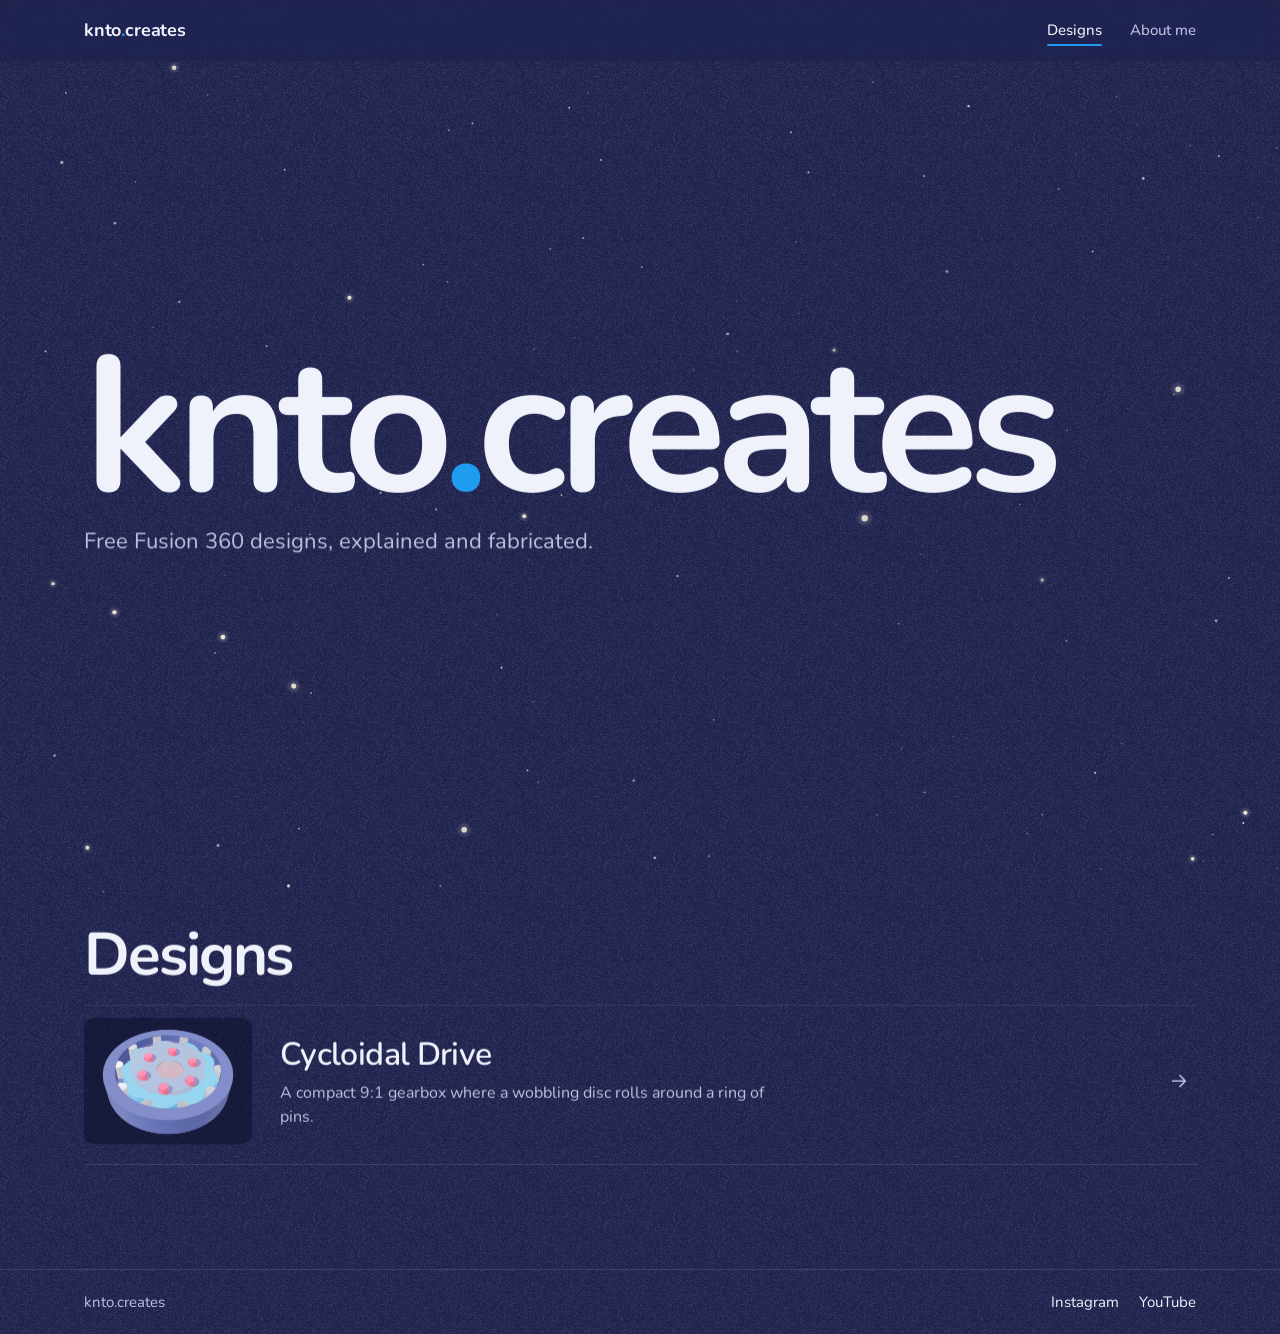
==== commit d1503ce8: "Starry grain background and fluid scroll motion Randomized cream dots on three depth layers over a n" ====
--- a/index.html
+++ b/index.html
@@ -29,12 +29,12 @@
   </header>
   <main>
     <section class="hero wrap">
-      <h1 class="big"><span class="line-mask"><span>knto<span class="dot">.</span>creates</span></span></h1>
-      <p class="lede" data-enter style="--i:2">Free Fusion 360 designs, explained and fabricated.</p>
+      <h1 class="big" data-float="-0.25" data-fade><span class="line-mask"><span>knto<span class="dot">.</span>creates</span></span></h1>
+      <div data-float="-0.12" data-fade><p class="lede" data-enter style="--i:2">Free Fusion 360 designs, explained and fabricated.</p></div>
     </section>
 
     <section class="section wrap" id="designs">
-      <h2 data-reveal>Designs</h2>
+      <h2 data-reveal data-float="0.05">Designs</h2>
       <ul class="index" id="index"></ul>
     </section>
   </main>
@@ -53,7 +53,7 @@
     if (!DESIGNS.length) list.outerHTML = '<p class="lede">Designs coming soon.</p>';
     DESIGNS.forEach((d, i) => {
       const li = document.createElement("li");
-      li.className = "row"; li.dataset.reveal = ""; li.style.setProperty("--i", i % 4);
+      li.className = "row"; li.dataset.reveal = ""; li.dataset.float = (0.03 + (i % 3) * 0.02).toFixed(2); li.style.setProperty("--i", i % 4);
       li.innerHTML = `<a href="design.html?id=${encodeURIComponent(d.id)}">
           <span class="thumb"></span>
           <span><h3></h3><p></p></span>
--- a/css/style.css
+++ b/css/style.css
@@ -1,11 +1,12 @@
 /* ---- Colors: gym + macOS browser palette, saturated ---- */
 :root {
-  --bg: #1c1f33;
-  --surface: #161829;
+  --bg: #222650;
+  --surface: rgba(17, 19, 46, 0.62);
+  --surface-solid: #15173a;
   --surface-raised: #262f4f;
   --text: #f0f2fb;
   --muted: #bcc2de;
-  --line: #31375a;
+  --line: rgba(180, 190, 255, 0.16);
   --accent: #1f9cf0;
   --accent-hover: #47b0f5;
   --sky: #7fd3ff;
@@ -17,7 +18,6 @@
   color-scheme: dark;
   font-family: 'Avenir Next', Avenir, 'Nunito', system-ui, sans-serif;
   color: var(--text);
-  background: var(--bg);
 }
 
 @view-transition { navigation: auto; }
@@ -26,8 +26,12 @@
 
 * { box-sizing: border-box; }
 html { scroll-behavior: smooth; }
-body { margin: 0; min-height: 100vh; display: flex; flex-direction: column; background: var(--bg); -webkit-font-smoothing: antialiased; }
-main { flex: 1; }
+html { background: var(--bg) var(--grain, none) repeat; }
+body { margin: 0; min-height: 100vh; display: flex; flex-direction: column; background: transparent; -webkit-font-smoothing: antialiased; }
+.sky { position: fixed; inset: 0; width: 100vw; height: 100vh; z-index: 0; pointer-events: none; }
+[data-float] { will-change: translate; }
+main { flex: 1; position: relative; z-index: 1; }
+footer { position: relative; z-index: 1; }
 a { color: inherit; }
 img { display: block; max-width: 100%; }
 button { font: inherit; cursor: pointer; }
@@ -37,7 +41,7 @@
 .dot { color: var(--accent); }
 
 /* ---- Nav ---- */
-.nav { position: sticky; top: 0; z-index: 20; background: rgba(28, 31, 51, 0.82); backdrop-filter: blur(12px); -webkit-backdrop-filter: blur(12px); border-bottom: 1px solid transparent; transition: border-color 200ms ease; }
+.nav { position: sticky; top: 0; z-index: 20; background: rgba(30, 33, 72, 0.55); backdrop-filter: blur(14px) saturate(140%); -webkit-backdrop-filter: blur(14px) saturate(140%); border-bottom: 1px solid transparent; transition: border-color 200ms ease; }
 .nav.scrolled { border-bottom-color: var(--line); }
 .nav .wrap { display: flex; align-items: center; justify-content: space-between; height: 60px; }
 .logo { font-weight: 700; font-size: 18px; text-decoration: none; letter-spacing: -0.01em; }
@@ -68,7 +72,7 @@
 .index { list-style: none; margin: 0; padding: 0; }
 .row { border-bottom: 1px solid var(--line); }
 .row a { display: grid; grid-template-columns: 168px minmax(0, 1fr) 28px; align-items: center; gap: 28px; padding: 20px 0; text-decoration: none; position: relative; }
-.row a::before { content: ""; position: absolute; inset: 0 calc(var(--gutter) * -0.5); background: var(--surface); border-radius: 12px; opacity: 0; transition: opacity 240ms ease; z-index: -1; }
+.row a::before { content: ""; position: absolute; inset: 0 calc(var(--gutter) * -0.5); background: var(--surface); backdrop-filter: blur(10px); -webkit-backdrop-filter: blur(10px); border-radius: 14px; opacity: 0; transition: opacity 240ms ease; z-index: -1; }
 .row .thumb { aspect-ratio: 4 / 3; background: var(--surface); overflow: hidden; border-radius: 10px; }
 .row .thumb img { width: 100%; height: 100%; object-fit: cover; transition: transform 600ms var(--ease-out); }
 .row h3 { margin: 0; font-size: clamp(22px, 2.6vw, 32px); letter-spacing: -0.02em; font-weight: 600; transition: color 200ms ease; }
@@ -93,7 +97,7 @@
 /* ---- Design detail ---- */
 .detail { display: grid; grid-template-columns: minmax(0, 1.35fr) minmax(0, 1fr); gap: 48px; padding-top: 36px; padding-bottom: 96px; align-items: start; }
 .viewer-wrap { position: sticky; top: 84px; }
-.viewer { aspect-ratio: 1 / 1; max-height: calc(100vh - 140px); width: 100%; background: var(--surface); border-radius: 14px; overflow: hidden; position: relative; }
+.viewer { aspect-ratio: 1 / 1; max-height: calc(100vh - 140px); width: 100%; background: var(--surface); backdrop-filter: blur(14px); -webkit-backdrop-filter: blur(14px); border: 1px solid var(--line); border-radius: 18px; overflow: hidden; position: relative; }
 .viewer canvas, .viewer iframe { display: block; width: 100%; height: 100%; border: 0; touch-action: none; }
 .viewer-bar { display: flex; flex-wrap: wrap; gap: 4px 16px; margin-top: 12px; font-size: 14px; color: var(--muted); }
 .viewer-bar kbd { font-family: inherit; font-weight: 600; color: var(--text); }
@@ -140,9 +144,9 @@
 .about-body { position: relative; margin-top: -72svh; padding-top: 40px; padding-bottom: 120px; }
 .about { display: grid; grid-template-columns: minmax(0, 0.85fr) minmax(0, 1.15fr); gap: 56px; align-items: start; }
 .about-body h2 { font-size: clamp(40px, 6vw, 76px); letter-spacing: -0.04em; line-height: 1; margin: 0 0 40px; }
-.photo-slot { aspect-ratio: 4 / 5; border: 1px dashed #46548a; border-radius: 14px; background: var(--surface); display: grid; place-items: center; overflow: hidden; color: var(--muted); }
+.photo-slot { aspect-ratio: 4 / 5; border: 1px dashed rgba(180, 190, 255, 0.3); border-radius: 18px; background: var(--surface); backdrop-filter: blur(14px); -webkit-backdrop-filter: blur(14px); display: grid; place-items: center; overflow: hidden; color: var(--muted); }
 .photo-slot img { width: 100%; height: 100%; object-fit: cover; }
-.textbox { background: var(--surface); border-radius: 14px; padding: clamp(24px, 4vw, 52px); }
+.textbox { background: var(--surface); backdrop-filter: blur(14px); -webkit-backdrop-filter: blur(14px); border: 1px solid var(--line); border-radius: 18px; padding: clamp(24px, 4vw, 52px); }
 .textbox ul { list-style: none; padding: 0; margin: 0; }
 .textbox li { display: grid; grid-template-columns: 22px 1fr; gap: 10px; padding: 18px 0; border-bottom: 1px solid var(--line); font-size: clamp(18px, 1.7vw, 21px); line-height: 1.45; }
 .textbox li:first-child { padding-top: 0; }
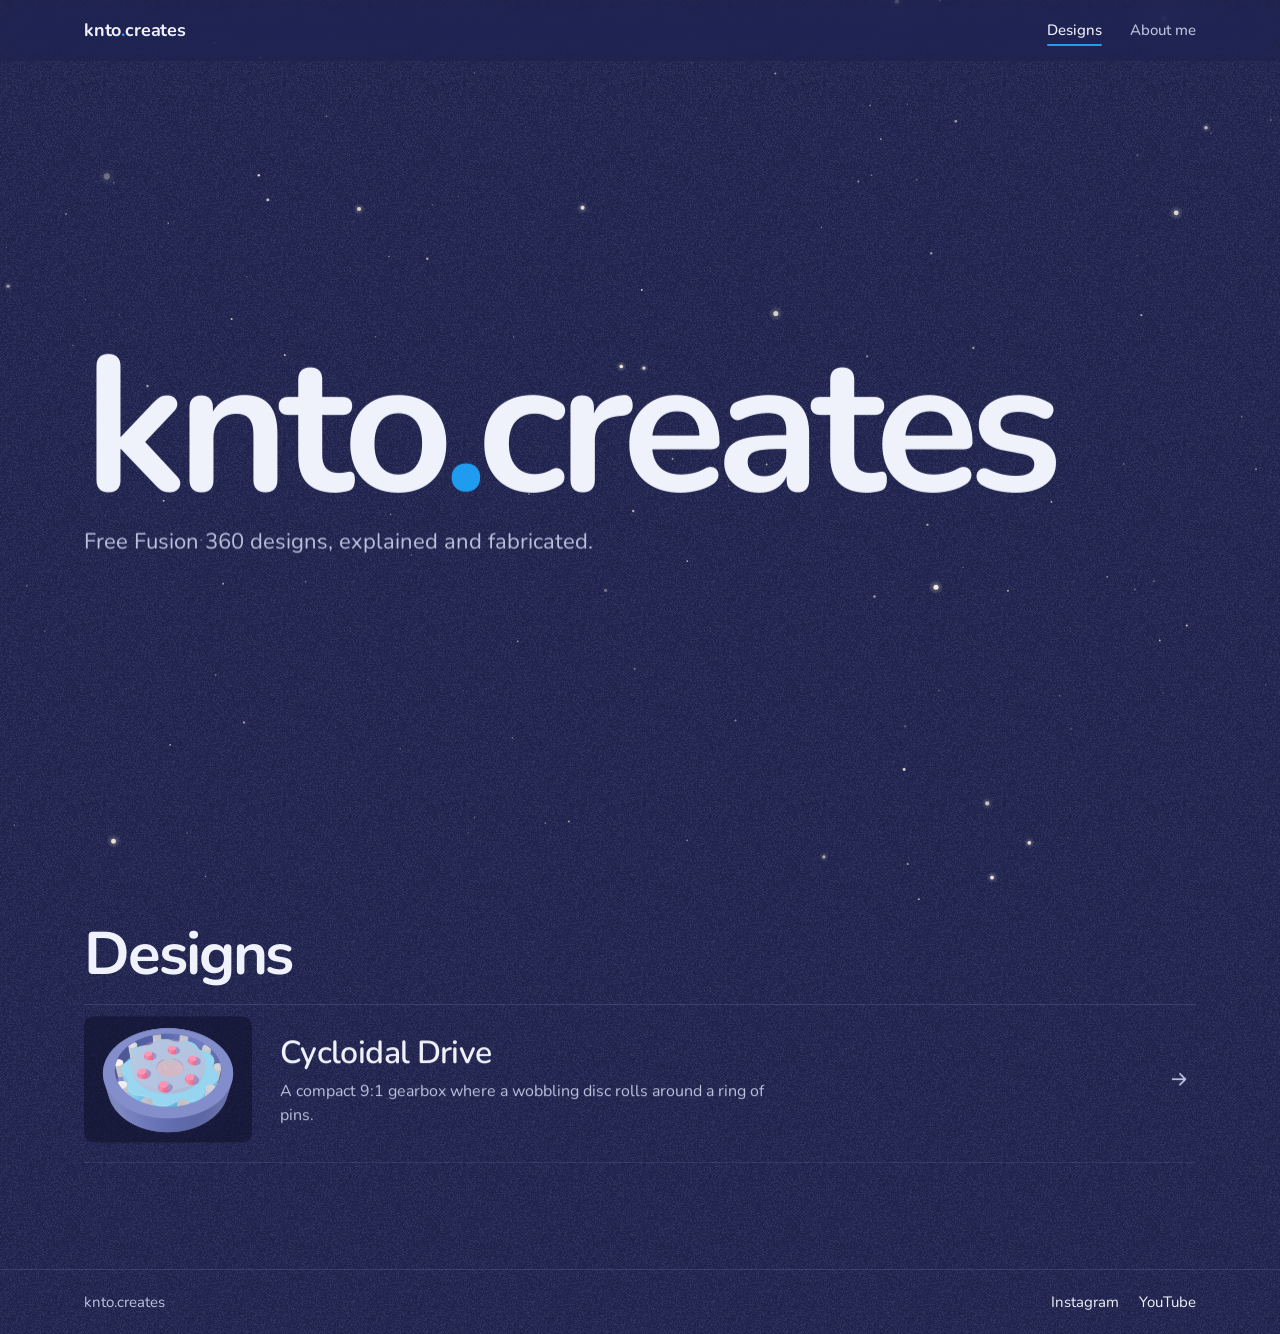
==== commit fffe39a7: "Version CSS and JS links on deploy so browsers load fresh files Co-Authored-By: Claude Opus 5.5 <nor" ====
--- a/index.html
+++ b/index.html
@@ -7,7 +7,7 @@
   <link rel="preconnect" href="https://fonts.googleapis.com" />
   <link rel="preconnect" href="https://fonts.gstatic.com" crossorigin />
   <link href="https://fonts.googleapis.com/css2?family=Nunito:wght@400;500;600;700&display=swap" rel="stylesheet" />
-  <link rel="stylesheet" href="css/style.css" />
+  <link rel="stylesheet" href="css/style.css?v=__V__" />
   <script type="importmap">
     { "imports": {
       "three": "./vendor/three/three.module.js",
@@ -44,11 +44,11 @@
       <span class="links"><a href="#" data-social="instagram">Instagram</a><a href="#" data-social="youtube">YouTube</a></span>
     </div>
   </footer>
-  <script type="module" src="js/site.js"></script>
+  <script type="module" src="js/site.js?v=__V__"></script>
   <script type="module">
-    import { DESIGNS } from "./js/designs.js";
-    import { renderThumb } from "./js/viewer.js";
-    import { reveal } from "./js/site.js";
+    import { DESIGNS } from "./js/designs.js?v=__V__";
+    import { renderThumb } from "./js/viewer.js?v=__V__";
+    import { reveal } from "./js/site.js?v=__V__";
     const list = document.getElementById("index");
     if (!DESIGNS.length) list.outerHTML = '<p class="lede">Designs coming soon.</p>';
     DESIGNS.forEach((d, i) => {
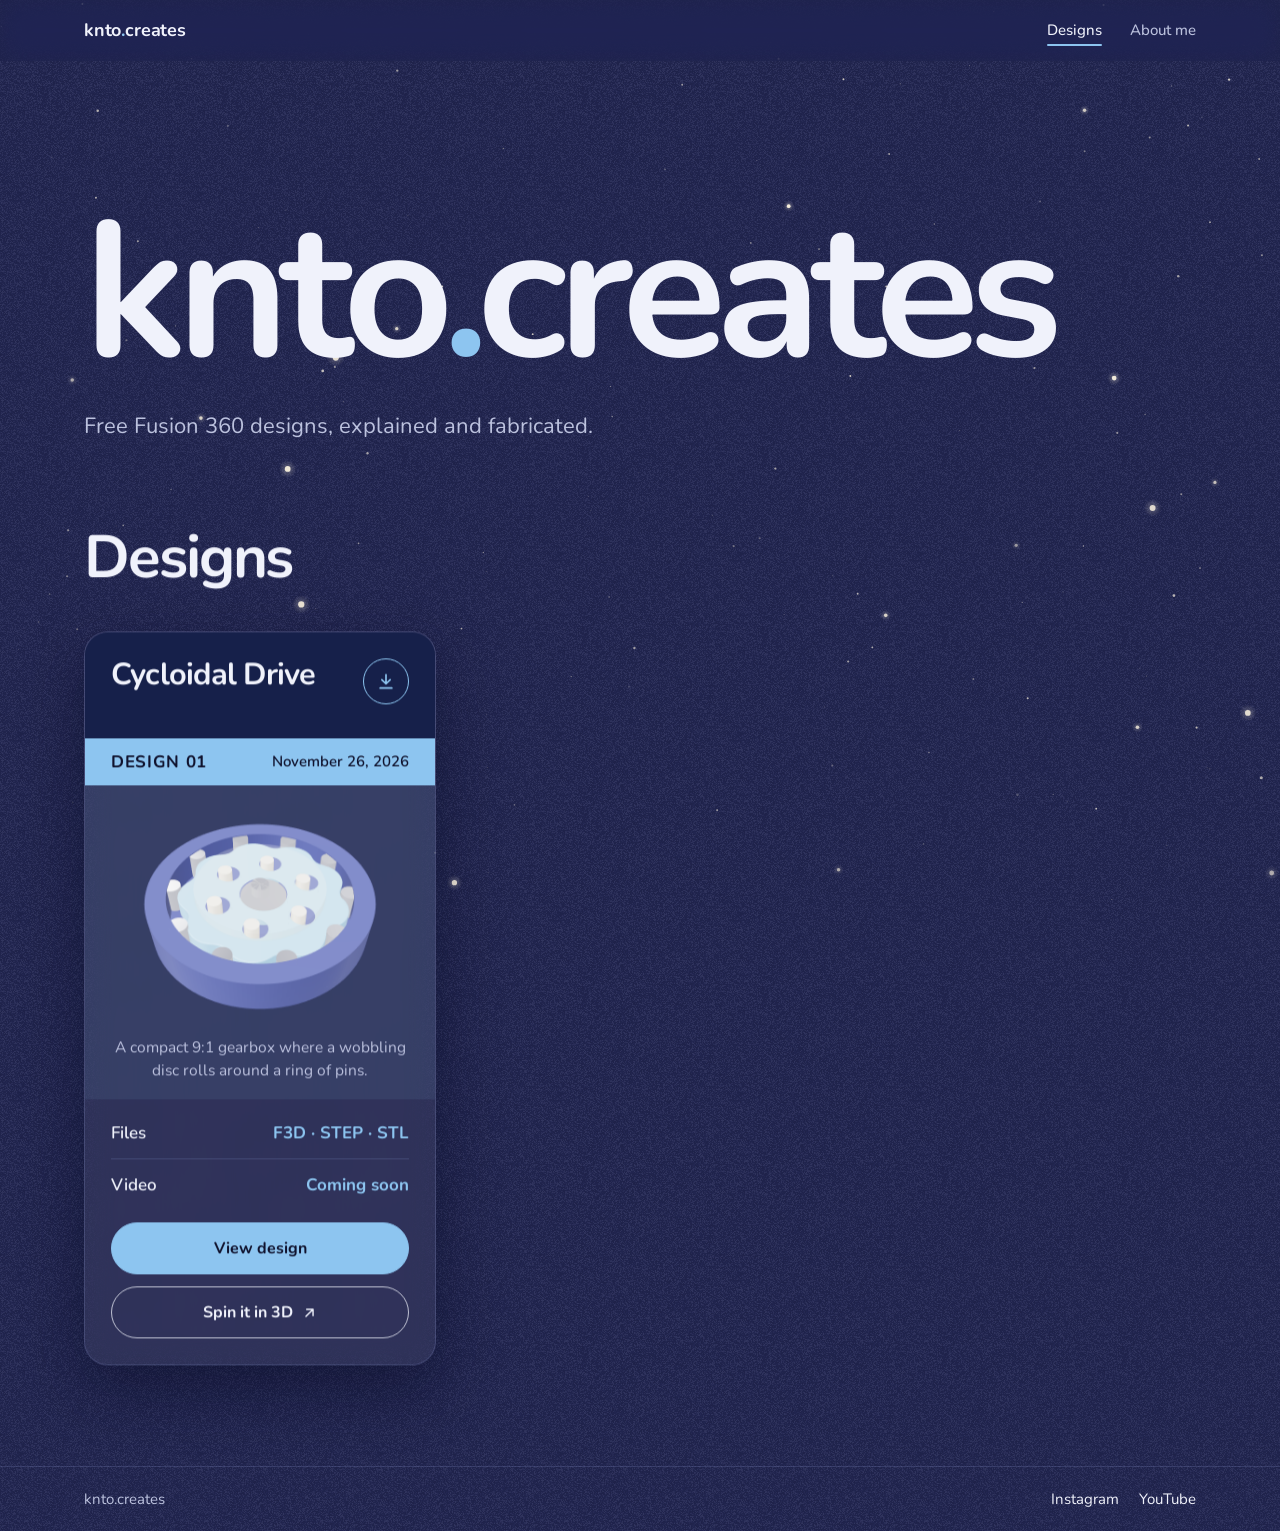
==== commit 28d5d947: "Score-report style design cards and tighter home hero Designs show as side-by-side cards with a titl" ====
--- a/index.html
+++ b/index.html
@@ -29,13 +29,13 @@
   </header>
   <main>
     <section class="hero wrap">
-      <h1 class="big" data-float="-0.25" data-fade><span class="line-mask"><span>knto<span class="dot">.</span>creates</span></span></h1>
-      <div data-float="-0.12" data-fade><p class="lede" data-enter style="--i:2">Free Fusion 360 designs, explained and fabricated.</p></div>
+      <h1 class="big" data-fade><span class="line-mask"><span>knto<span class="dot">.</span>creates</span></span></h1>
+      <div data-fade><p class="lede" data-enter style="--i:2">Free Fusion 360 designs, explained and fabricated.</p></div>
     </section>
 
     <section class="section wrap" id="designs">
       <h2 data-reveal data-float="0.05">Designs</h2>
-      <ul class="index" id="index"></ul>
+      <div class="cards" id="cards"></div>
     </section>
   </main>
   <footer>
@@ -49,21 +49,41 @@
     import { DESIGNS } from "./js/designs.js?v=__V__";
     import { renderThumb } from "./js/viewer.js?v=__V__";
     import { reveal } from "./js/site.js?v=__V__";
-    const list = document.getElementById("index");
+    const list = document.getElementById("cards");
+    const icon = {
+      dl: '<svg viewBox="0 0 24 24" fill="none" stroke="currentColor" stroke-width="2" stroke-linecap="round" stroke-linejoin="round"><path d="M12 4v11M7 10l5 5 5-5M5 20h14"/></svg>',
+      out: '<svg viewBox="0 0 24 24" fill="none" stroke="currentColor" stroke-width="2" stroke-linecap="round" stroke-linejoin="round"><path d="M7 17 17 7M8 7h9v9"/></svg>',
+    };
+    const fmt = (s) => s ? new Date(s + "T00:00:00").toLocaleDateString("en-US", { month: "long", day: "numeric", year: "numeric" }) : "";
     if (!DESIGNS.length) list.outerHTML = '<p class="lede">Designs coming soon.</p>';
-    DESIGNS.forEach((d, i) => {
-      const li = document.createElement("li");
-      li.className = "row"; li.dataset.reveal = ""; li.dataset.float = (0.03 + (i % 3) * 0.02).toFixed(2); li.style.setProperty("--i", i % 4);
-      li.innerHTML = `<a href="design.html?id=${encodeURIComponent(d.id)}">
-          <span class="thumb"></span>
-          <span><h3></h3><p></p></span>
-          <svg class="arrow" width="22" height="22" viewBox="0 0 24 24" fill="none" stroke="currentColor" stroke-width="1.8" stroke-linecap="round" stroke-linejoin="round"><path d="M5 12h14M13 6l6 6-6 6"/></svg>
-        </a>`;
-      li.querySelector("h3").textContent = d.title;
-      li.querySelector("p").textContent = d.summary;
-      list.append(li);
+    DESIGNS.forEach((d, n) => {
+      const url = "design.html?id=" + encodeURIComponent(d.id);
+      const files = (d.downloads || []).map((f) => f.label.replace(/ \(.*\)/, "").replace("Fusion 360", "F3D")).join(" · ") || "Coming soon";
+      const firstFile = (d.downloads || []).find((f) => f.url);
+      const video = [d.instagram && "Reel", d.youtube && "Short"].filter(Boolean).join(" · ") || "Coming soon";
+      const card = document.createElement("article");
+      card.className = "card"; card.dataset.reveal = ""; card.dataset.float = "0.04"; card.style.setProperty("--i", n % 4);
+      card.innerHTML = `
+        <header class="card-top">
+          <h3><a href="${url}"></a></h3>
+          <a class="card-dl" href="${firstFile ? firstFile.url : url}" ${firstFile ? "download" : ""} aria-label="Download">${icon.dl}</a>
+        </header>
+        <div class="card-band"><span>Design ${String(n + 1).padStart(2, "0")}</span><time datetime="${d.date || ""}">${fmt(d.date)}</time></div>
+        <a class="card-preview" href="${url}" tabindex="-1" aria-hidden="true"><span class="thumb"></span></a>
+        <p class="card-sum"></p>
+        <dl class="card-rows">
+          <div><dt>Files</dt><dd>${files}</dd></div>
+          <div><dt>Video</dt><dd>${video}</dd></div>
+        </dl>
+        <div class="card-actions">
+          <a class="pill solid" href="${url}">View design</a>
+          ${d.instagram ? `<a class="pill" href="${d.instagram}" target="_blank" rel="noopener">Watch the reel ${icon.out}</a>` : `<a class="pill" href="${url}">Spin it in 3D ${icon.out}</a>`}
+        </div>`;
+      card.querySelector("h3 a").textContent = d.title;
+      card.querySelector(".card-sum").textContent = d.summary;
+      list.append(card);
       const img = new Image(); img.alt = ""; img.style.viewTransitionName = "design-" + d.id;
-      li.querySelector(".thumb").append(img);
+      card.querySelector(".thumb").append(img);
       (d.thumb ? Promise.resolve(d.thumb) : renderThumb(d)).then((src) => (img.src = src)).catch(() => {});
     });
     reveal(list);
--- a/css/style.css
+++ b/css/style.css
@@ -7,9 +7,9 @@
   --text: #f0f2fb;
   --muted: #bcc2de;
   --line: rgba(180, 190, 255, 0.16);
-  --accent: #1f9cf0;
-  --accent-hover: #47b0f5;
-  --sky: #7fd3ff;
+  --accent: #8dc5f0;
+  --accent-hover: #a9d4f5;
+  --sky: #b9ddf8;
   --rose: #e04b70;
   --wine: #5c2440;
   --ease-out: cubic-bezier(0.23, 1, 0.32, 1);
@@ -62,13 +62,13 @@
 .js [data-reveal].in { opacity: 1; transform: none; }
 
 /* ---- Home hero ---- */
-.hero { min-height: calc(100svh - 60px); display: flex; flex-direction: column; justify-content: center; padding-bottom: 60px; }
+.hero { display: flex; flex-direction: column; justify-content: center; padding-top: clamp(72px, 16vh, 180px); padding-bottom: clamp(48px, 9vh, 96px); }
 .big { white-space: nowrap; font-size: clamp(56px, 15vw, 220px); line-height: 0.92; letter-spacing: -0.05em; font-weight: 700; margin: 0; }
 .hero .lede { font-size: clamp(18px, 1.8vw, 22px); color: var(--muted); margin: 28px 0 0; line-height: 1.5; max-width: 40ch; }
 
 /* ---- Designs list ---- */
 .section { padding-bottom: 120px; }
-.section h2 { font-size: clamp(36px, 5vw, 60px); letter-spacing: -0.035em; margin: 0; line-height: 1; padding-bottom: 20px; border-bottom: 1px solid var(--line); }
+.section h2 { font-size: clamp(36px, 5vw, 60px); letter-spacing: -0.035em; margin: 0 0 28px; line-height: 1; }
 .index { list-style: none; margin: 0; padding: 0; }
 .row { border-bottom: 1px solid var(--line); }
 .row a { display: grid; grid-template-columns: 168px minmax(0, 1fr) 28px; align-items: center; gap: 28px; padding: 20px 0; text-decoration: none; position: relative; }
@@ -89,9 +89,10 @@
 .btn { display: inline-flex; align-items: center; gap: 10px; text-decoration: none; padding: 11px 16px; border-radius: 10px; font-weight: 600; font-size: 15px; background: var(--surface-raised); border: 1px solid #34406a; color: var(--text); transition: transform 160ms var(--ease-out), background-color 160ms ease, border-color 160ms ease; }
 .btn:hover { background: #2f3a60; border-color: #46548a; }
 .btn:active { transform: scale(0.97); }
-.btn.primary { background: var(--accent); border-color: var(--accent); color: #fff; }
+.btn.primary { background: var(--accent); border-color: var(--accent); color: #10132e; }
 .btn.primary:hover { background: var(--accent-hover); border-color: var(--accent-hover); }
-.btn[aria-disabled="true"] { opacity: 0.45; pointer-events: none; }
+.btn[aria-disabled="true"] { pointer-events: none; color: #7d84a8; background: #1b1e3d; border-color: #2a2f55; }
+.btn.primary[aria-disabled="true"] { background: #243f5e; border-color: #243f5e; color: #a3c8e6; }
 .btn svg { width: 18px; height: 18px; flex: none; }
 
 /* ---- Design detail ---- */
@@ -173,3 +174,105 @@
   *, *::before, *::after { animation-duration: 1ms !important; animation-delay: 0ms !important; transition-duration: 1ms !important; scroll-behavior: auto !important; }
   .js [data-reveal] { opacity: 1; transform: none; }
 }
+
+/* ---- About: photo + intro, then VEX ---- */
+.about-hero { min-height: calc(100svh - 60px); display: grid; grid-template-columns: minmax(0, 0.8fr) minmax(0, 1.2fr); gap: clamp(28px, 5vw, 80px); align-items: center; padding-top: 32px; padding-bottom: 48px; }
+.me { margin: 0; border-radius: 20px; overflow: hidden; max-height: calc(100svh - 140px); aspect-ratio: 723 / 1086; justify-self: start; width: 100%; box-shadow: 0 30px 80px rgba(5, 6, 30, 0.55); }
+.me img { width: 100%; height: 100%; object-fit: cover; opacity: 0; transform: scale(1.06); animation: settle 1300ms var(--ease-out) 120ms forwards; }
+@keyframes settle { to { opacity: 1; transform: none; } }
+
+.about-hero-text { min-width: 0; }
+.about-hero .big { font-size: clamp(44px, 7.2vw, 124px); }
+.about-hero .big .accent { color: var(--accent); }
+.about-hero .bio { font-size: clamp(18px, 1.7vw, 23px); line-height: 1.55; color: var(--muted); max-width: 36ch; margin: 28px 0 0; }
+.scroll-more { display: inline-flex; align-items: center; gap: 10px; margin-top: 32px; color: var(--muted); text-decoration: none; font-size: 18px; font-weight: 500; transition: color 160ms ease; }
+.scroll-more:hover { color: var(--text); }
+.scroll-more svg { animation: bob 1.8s var(--ease-out) infinite; }
+@keyframes bob { 0%, 100% { transform: translateY(0); } 50% { transform: translateY(6px); } }
+
+.vex { padding-top: 120px; padding-bottom: 140px; }
+.vex h2 { font-size: clamp(44px, 7vw, 96px); letter-spacing: -0.04em; line-height: 1; margin: 0 0 40px; }
+@media (max-width: 900px) {
+  .about-hero { grid-template-columns: minmax(0, 1fr); align-items: start; padding-top: 24px; gap: 28px; }
+  .me { max-height: 62svh; width: auto; height: 62svh; justify-self: center; }
+  .vex { padding-top: 72px; }
+}
+@media (prefers-reduced-motion: reduce) {
+  .vex-photo img { clip-path: none; transform: none; }
+  .me img, .thats-me, .target, .pointer path { opacity: 1; transform: none; stroke-dashoffset: 0; }
+}
+
+/* ---- VEX section ---- */
+.vex h2 .team { color: var(--accent); white-space: nowrap; }
+.vex-photo { position: relative; margin: 0; border-radius: 22px; overflow: hidden; box-shadow: 0 40px 100px rgba(5, 6, 30, 0); transition: box-shadow 900ms ease 500ms; }
+.vex-photo img { display: block; width: 100%; height: auto; clip-path: inset(0 100% 0 0); transform: scale(1.12); transition: clip-path 1300ms var(--ease-out), transform 1900ms var(--ease-out); }
+.vex-photo.play { box-shadow: 0 40px 100px rgba(5, 6, 30, 0.6); }
+.vex-photo.play img { clip-path: inset(0 0 0 0); transform: scale(1); }
+.thats-me { position: absolute; left: var(--x); top: var(--y); margin: 0; font-size: clamp(22px, 4.4vw, 64px); font-weight: 700; letter-spacing: -0.03em; color: #fff; text-shadow: 0 2px 18px rgba(0, 0, 0, 0.85), 0 0 2px rgba(0, 0, 0, 0.6); white-space: nowrap; opacity: 0; transform: translateY(14px) rotate(-5deg); transition: opacity 600ms var(--ease-out) 1100ms, transform 700ms var(--ease-out) 1100ms; }
+.vex-photo.play .thats-me { opacity: 1; transform: rotate(-5deg); }
+.pointer { position: absolute; inset: 0; width: 100%; height: 100%; pointer-events: none; overflow: visible; }
+.pointer path { fill: none; stroke: #fff; stroke-width: 3.5; stroke-linecap: round; stroke-linejoin: round; stroke-dasharray: var(--len, 600); stroke-dashoffset: var(--len, 600); filter: drop-shadow(0 1px 6px rgba(0, 0, 0, 0.8)); }
+.vex-photo.play #pointer-path { transition: stroke-dashoffset 900ms cubic-bezier(0.65, 0, 0.35, 1) 1300ms; stroke-dashoffset: 0; }
+.vex-photo.play #pointer-head { transition: stroke-dashoffset 250ms ease-out 2150ms; stroke-dashoffset: 0; }
+
+.story { font-size: clamp(22px, 2.6vw, 36px); line-height: 1.4; letter-spacing: -0.015em; max-width: none; margin: 120px 0 56px; color: var(--muted); }
+.story strong { color: var(--text); font-weight: 600; }
+.duo { display: grid; grid-template-columns: minmax(0, 0.99fr) minmax(0, 1.5fr); gap: 24px; align-items: start; }
+.duo figure, .cad-grid figure { margin: 0; }
+.duo img { display: block; width: 100%; height: auto; border-radius: 20px; box-shadow: 0 30px 80px rgba(5, 6, 30, 0.55); }
+.cad-grid { display: grid; grid-template-columns: minmax(0, 1.3fr) minmax(0, 1.09fr); gap: 24px; align-items: start; }
+.cad-video, .cad-still img { border-radius: 20px; overflow: hidden; background: #808080; box-shadow: 0 30px 80px rgba(5, 6, 30, 0.55); }
+.cad-video { position: relative; }
+.cad-video video, .cad-still img { display: block; width: 100%; height: auto; }
+.cad-video video { cursor: pointer; }
+.replay { position: absolute; right: 14px; bottom: 14px; display: inline-flex; align-items: center; gap: 8px; padding: 9px 14px; border-radius: 999px; border: 0; background: rgba(18, 20, 44, 0.78); backdrop-filter: blur(8px); -webkit-backdrop-filter: blur(8px); color: #fff; font-weight: 600; font-size: 14px; transition: transform 160ms var(--ease-out), background-color 160ms ease; animation: enter 400ms var(--ease-out); }
+.replay:hover { background: rgba(18, 20, 44, 0.92); }
+.replay:active { transform: scale(0.96); }
+.replay[hidden] { display: none; }
+@media (max-width: 900px) {
+  .story { margin: 72px 0 36px; }
+  .duo, .cad-grid { grid-template-columns: 1fr; gap: 16px; }
+}
+@media (prefers-reduced-motion: reduce) {
+  .vex-photo img { clip-path: none; transform: none; }
+  .thats-me, .pointer path { opacity: 1; stroke-dashoffset: 0; }
+}
+
+.insta { display: inline-flex; align-items: center; gap: 12px; margin: -12px 0 40px; padding: 10px 18px 10px 12px; border-radius: 999px; text-decoration: none; font-weight: 600; font-size: 17px; color: var(--text); background: rgba(141, 197, 240, 0.1); border: 1px solid rgba(141, 197, 240, 0.35); transition: background-color 180ms ease, border-color 180ms ease, transform 160ms var(--ease-out); }
+.insta svg { width: 26px; height: 26px; color: var(--accent); transition: transform 300ms var(--ease-out); }
+.insta:hover { background: rgba(141, 197, 240, 0.18); border-color: var(--accent); }
+.insta:hover svg { transform: rotate(-8deg) scale(1.08); }
+.insta:active { transform: scale(0.97); }
+
+/* ---- Design cards (score-report style) ---- */
+.cards { display: grid; grid-template-columns: repeat(auto-fill, minmax(min(100%, 330px), 1fr)); gap: 28px; align-items: start; }
+.card { border-radius: 24px; overflow: hidden; background: rgba(240, 244, 255, 0.05); border: 1px solid var(--line); backdrop-filter: blur(14px); -webkit-backdrop-filter: blur(14px); box-shadow: 0 24px 60px rgba(5, 6, 30, 0.45); transition: box-shadow 300ms ease, border-color 300ms ease; }
+.card:hover { border-color: rgba(141, 197, 240, 0.45); box-shadow: 0 30px 80px rgba(5, 6, 30, 0.6); }
+.card-top { display: flex; justify-content: space-between; align-items: flex-start; gap: 16px; padding: 26px 26px 34px; background: #16204a; }
+.card-top h3 { margin: 0; font-size: clamp(26px, 2.4vw, 34px); line-height: 1.05; letter-spacing: -0.025em; font-weight: 700; }
+.card-top h3 a { text-decoration: none; }
+.card-dl { flex: none; width: 46px; height: 46px; border-radius: 50%; display: grid; place-items: center; border: 1.5px solid var(--accent); color: var(--accent); transition: background-color 180ms ease, color 180ms ease, transform 160ms var(--ease-out); }
+.card-dl svg { width: 20px; height: 20px; }
+.card-dl:hover { background: var(--accent); color: #10132e; }
+.card-dl:active { transform: scale(0.94); }
+.card-band { display: flex; justify-content: space-between; align-items: center; gap: 12px; padding: 12px 26px; background: var(--accent); color: #10132e; font-weight: 700; }
+.card-band span { text-transform: uppercase; letter-spacing: 0.04em; font-size: 17px; }
+.card-band time { font-weight: 600; font-size: 15px; }
+.card-preview { display: block; background: rgba(141, 197, 240, 0.08); padding: 18px 26px 6px; }
+.card-preview .thumb { display: block; aspect-ratio: 4 / 3; overflow: hidden; }
+.card-preview img { width: 100%; height: 100%; object-fit: contain; transition: transform 700ms var(--ease-out); }
+.card:hover .card-preview img { transform: scale(1.05) rotate(-1.5deg); }
+.card-sum { margin: 0; padding: 4px 26px 18px; text-align: center; color: var(--muted); font-size: 15.5px; line-height: 1.45; background: rgba(141, 197, 240, 0.08); }
+.card-rows { margin: 0; padding: 8px 26px 0; }
+.card-rows div { display: flex; justify-content: space-between; align-items: baseline; gap: 12px; padding: 14px 0; border-bottom: 1px solid var(--line); }
+.card-rows div:last-child { border-bottom: 0; }
+.card-rows dt { font-size: 17px; font-weight: 600; }
+.card-rows dd { margin: 0; font-size: 17px; font-weight: 700; color: var(--accent); text-align: right; }
+.card-actions { display: grid; gap: 12px; padding: 12px 26px 26px; }
+.pill { display: flex; align-items: center; justify-content: center; gap: 8px; padding: 14px 18px; border-radius: 999px; border: 1.5px solid rgba(240, 242, 251, 0.75); color: var(--text); font-weight: 700; font-size: 16px; text-decoration: none; transition: background-color 180ms ease, border-color 180ms ease, color 180ms ease, transform 160ms var(--ease-out); }
+.pill svg { width: 17px; height: 17px; transition: transform 240ms var(--ease-out); }
+.pill:hover { background: rgba(240, 242, 251, 0.08); border-color: #fff; }
+.pill:hover svg { transform: translate(2px, -2px); }
+.pill.solid { background: var(--accent); border-color: var(--accent); color: #10132e; }
+.pill.solid:hover { background: var(--accent-hover); border-color: var(--accent-hover); }
+.pill:active { transform: scale(0.97); }
